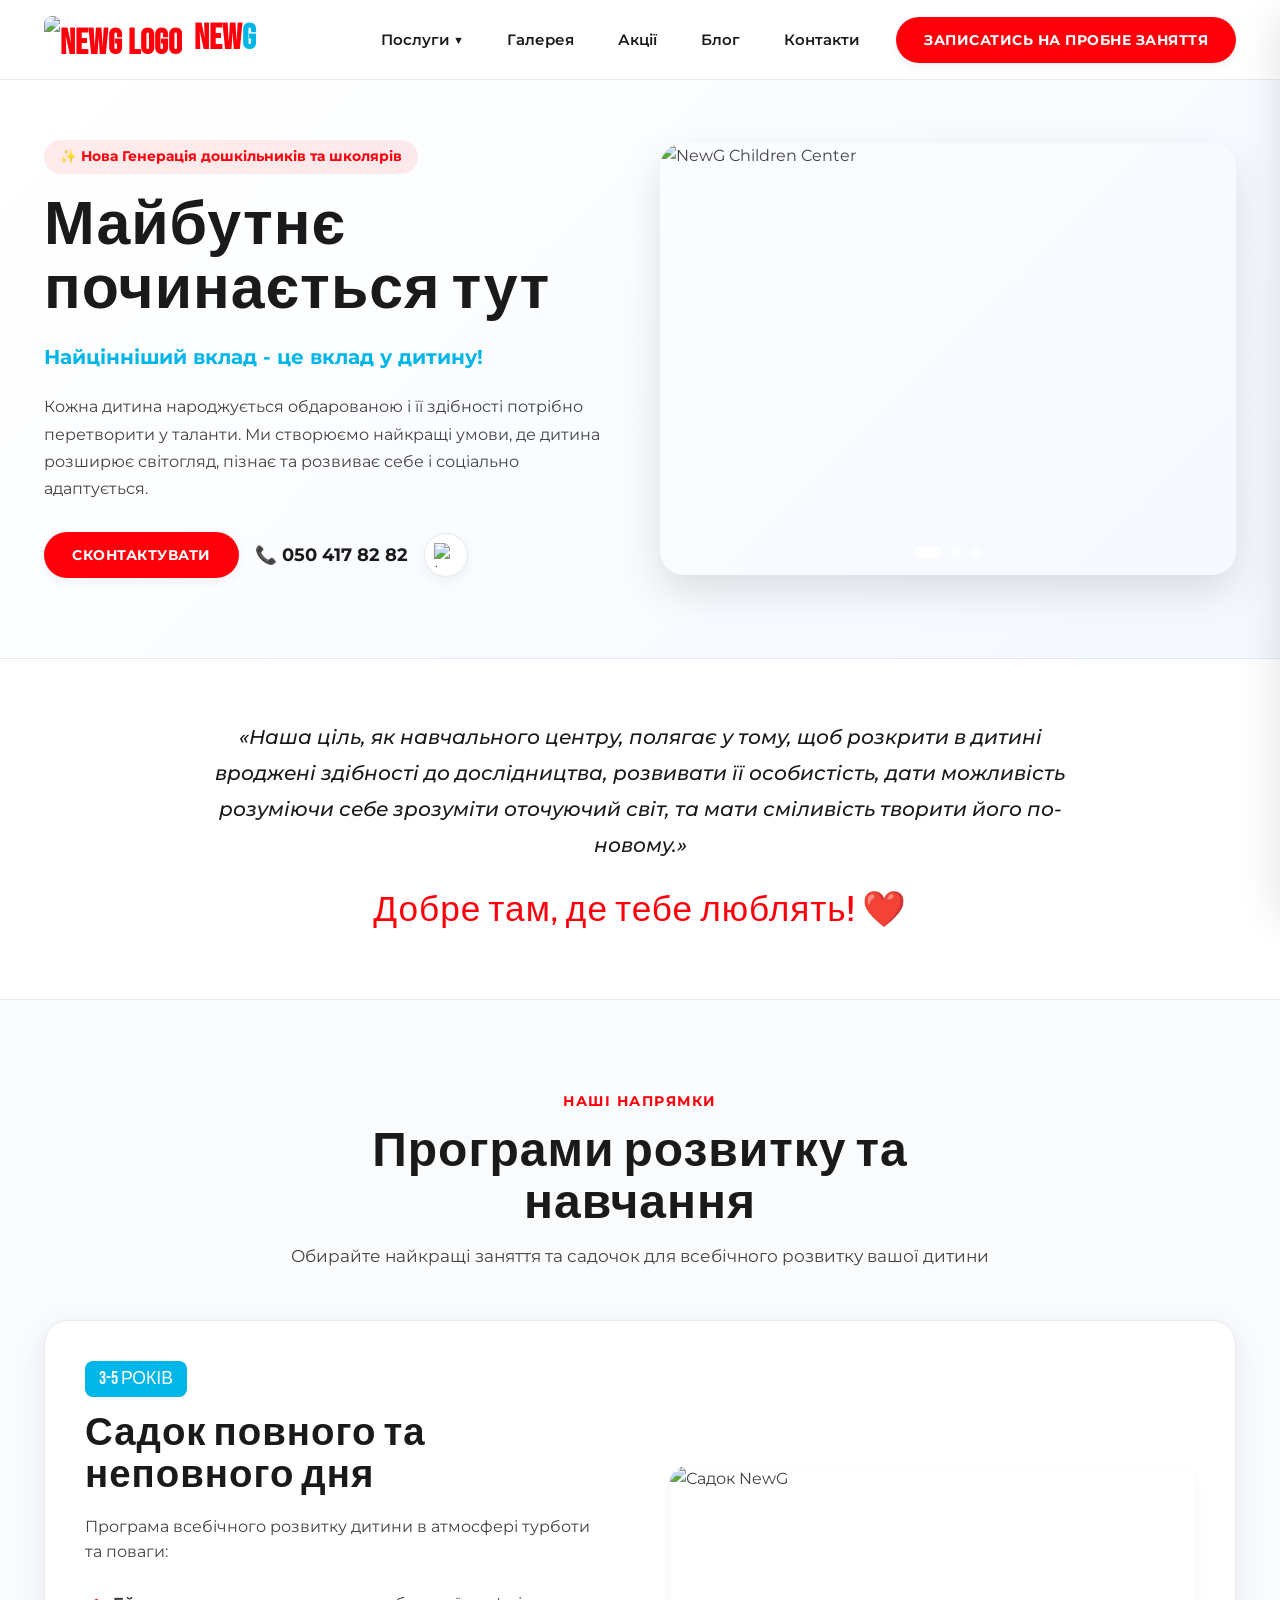
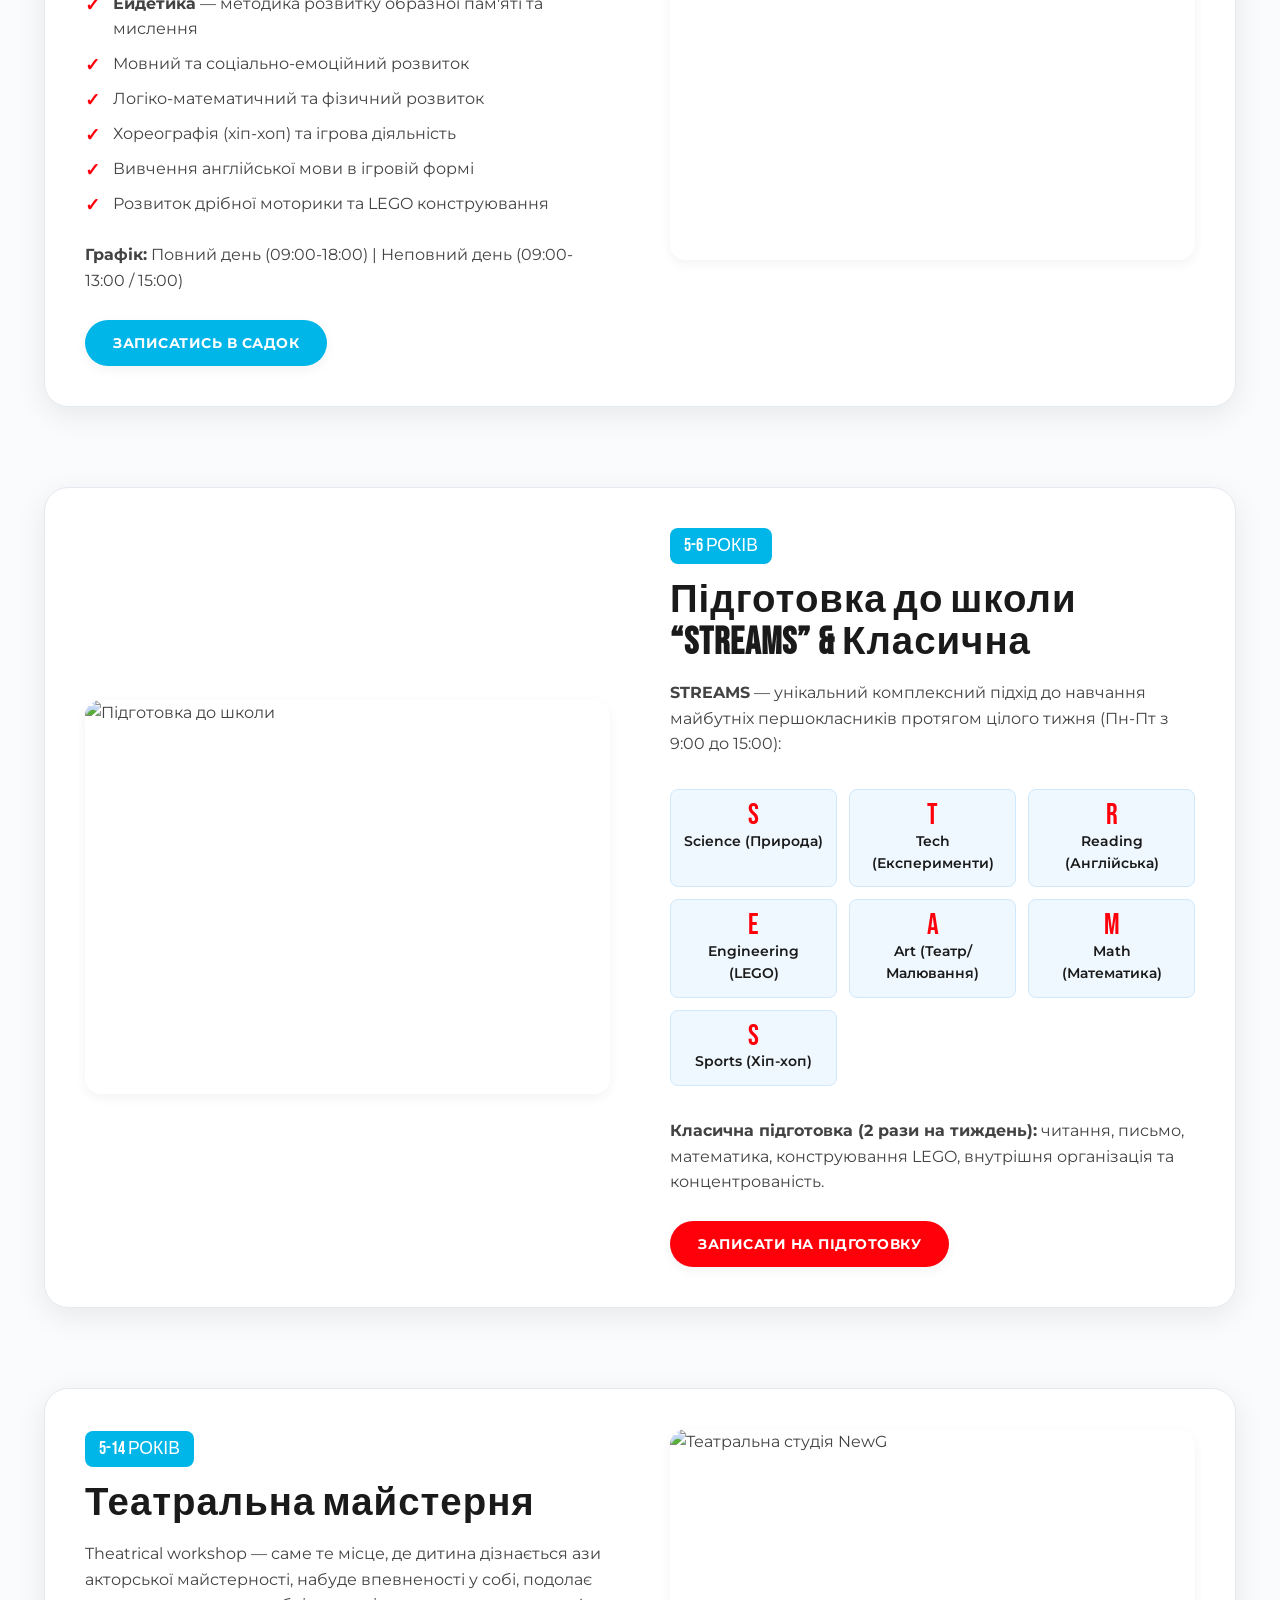
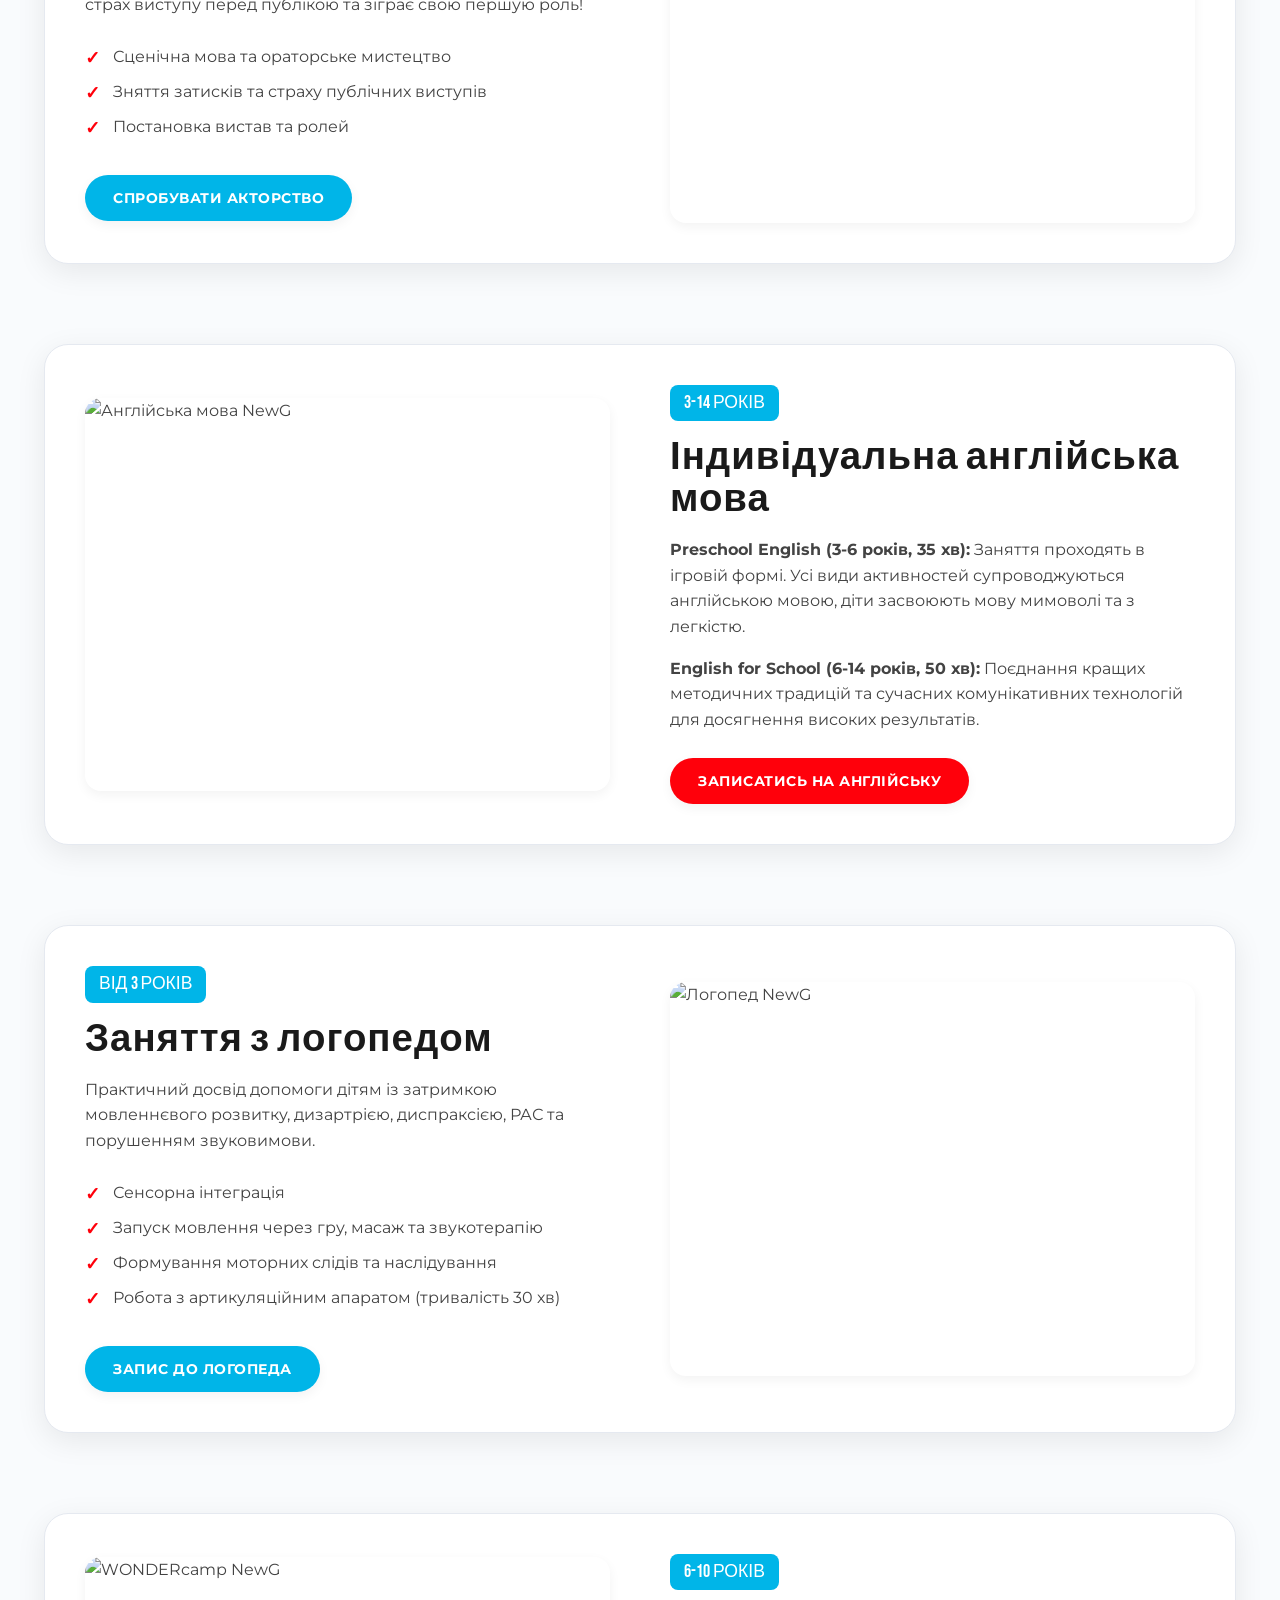
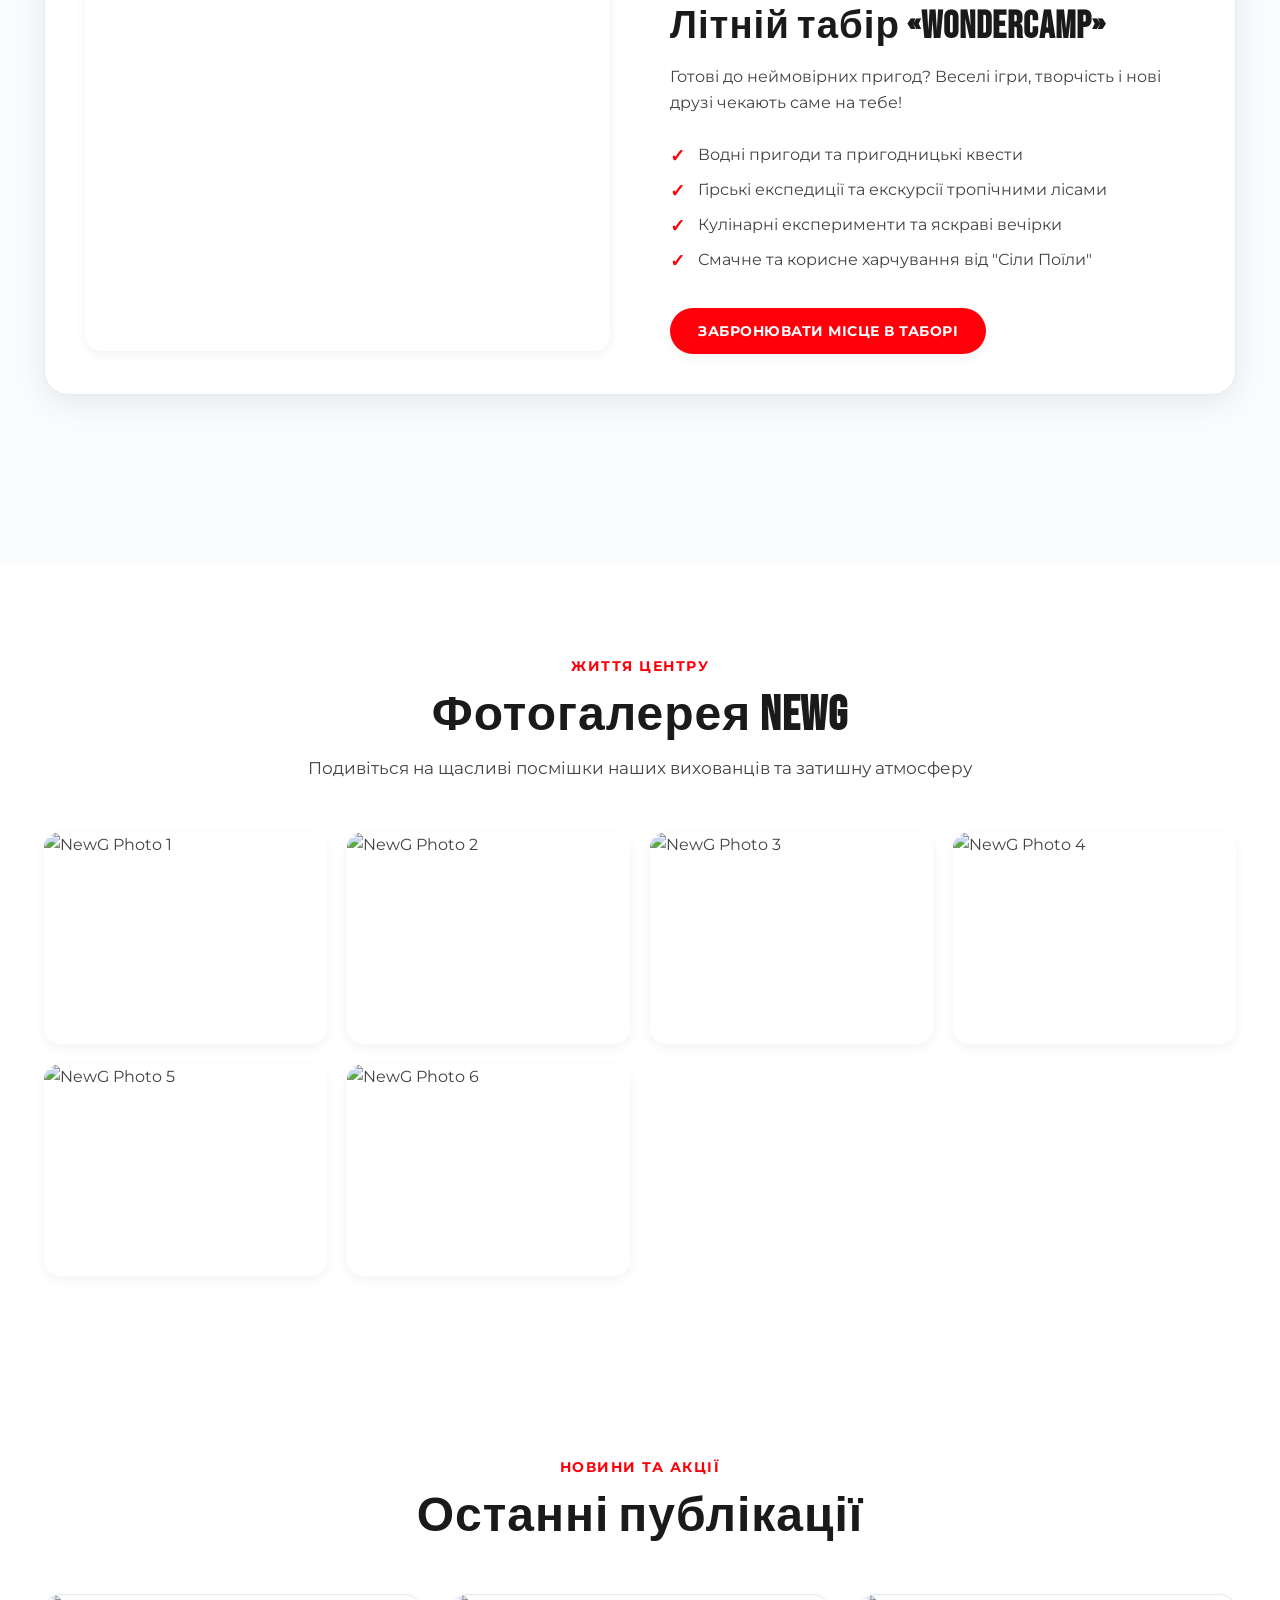
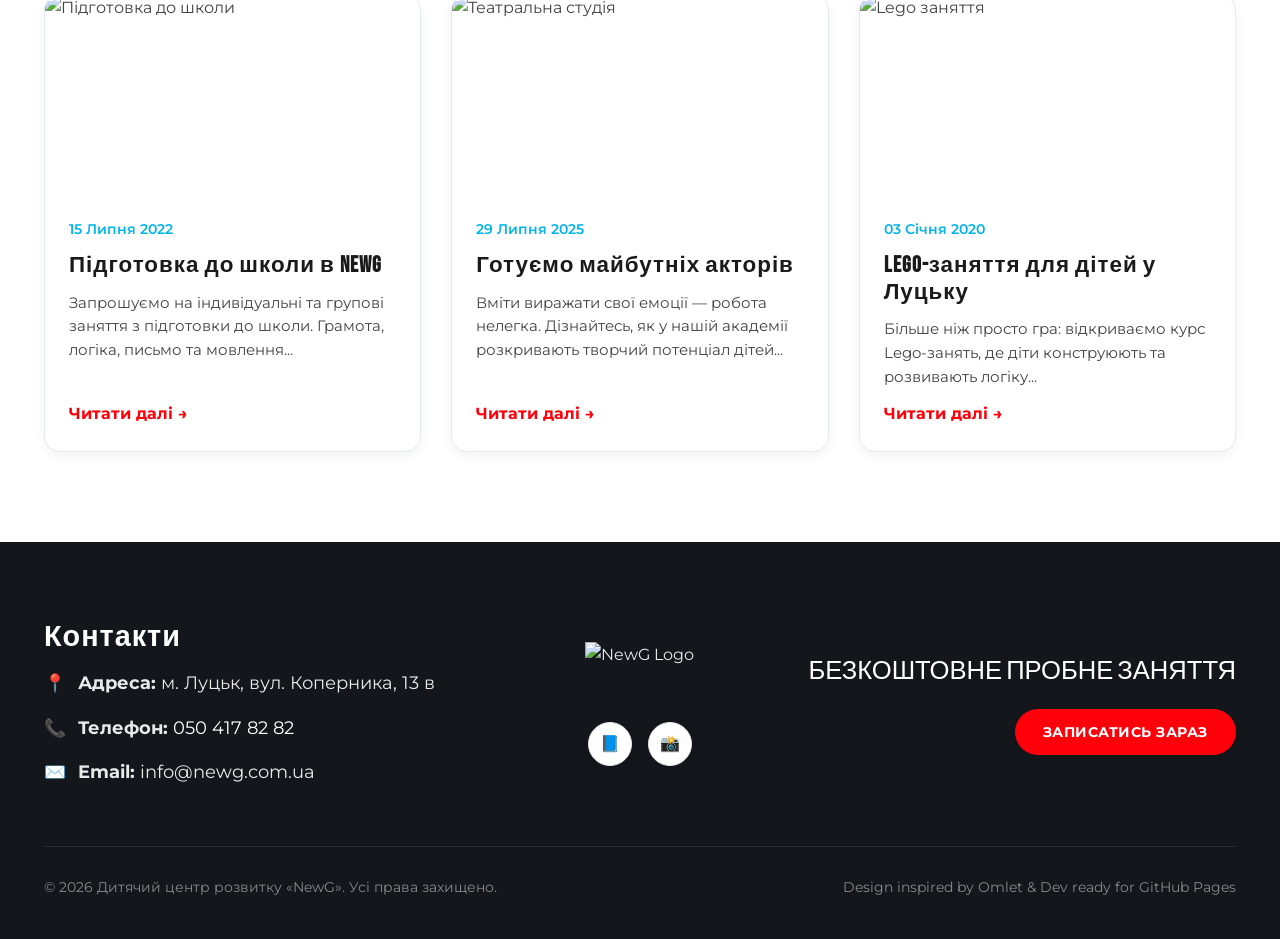
==== index.html @ a783fdd4 "Initial commit for NewG Children Center website" ====
<!DOCTYPE html>
<html lang="uk">
<head>
  <meta charset="UTF-8">
  <meta name="viewport" content="width=device-width, initial-scale=1.0">
  <title>Дитячий центр розвитку «NewG» | м. Луцьк</title>
  <meta name="description" content="Дитячий центр розвитку «NewG» проводить підготовку до школи, пропонує садок повного та неповного дня, театральну майстерню, англійську мову, логопеда та літній табір WONDERcamp у Луцьку.">
  <meta name="keywords" content="центр розвитку Луцьк, підготовка до школи, дитячий садок Луцьк, NewG, логопед Луцьк, табір для дітей">
  <link rel="canonical" href="https://newg.com.ua">
  <link rel="shortcut icon" href="https://newg.com.ua/favicon.ico" type="image/x-icon">
  
  <!-- CSS -->
  <link rel="stylesheet" href="css/style.css">
</head>
<body>

  <!-- Header -->
  <header class="header">
    <div class="container header-container">
      <a href="index.html" class="logo-brand">
        <img src="https://newg.com.ua/img/logo.jpg" alt="NewG Logo">
        <span class="logo-text">New<span>G</span></span>
      </a>

      <nav class="nav-desktop">
        <ul class="nav-list">
          <li class="nav-item">
            <a href="#services" class="nav-link">Послуги ▼</a>
            <ul class="dropdown">
              <li><a href="#minisadok" class="dropdown-link">Садок повного та неповного дня</a></li>
              <li><a href="#scholl" class="dropdown-link">Підготовка до школи “STREAMS”</a></li>
              <li><a href="#scholl" class="dropdown-link">Підготовка до школи (2 рази/тижд)</a></li>
              <li><a href="#theatre" class="dropdown-link">Театральна майстерня</a></li>
              <li><a href="#english" class="dropdown-link">Англійська мова для дітей</a></li>
              <li><a href="#logoped" class="dropdown-link">Логопед</a></li>
              <li><a href="#wondercamp" class="dropdown-link">«WONDERcamp»</a></li>
            </ul>
          </li>
          <li class="nav-item"><a href="#gallery" class="nav-link">Галерея</a></li>
          <li class="nav-item"><a href="promo/index.html" class="nav-link">Акції</a></li>
          <li class="nav-item"><a href="blog/index.html" class="nav-link">Блог</a></li>
          <li class="nav-item"><a href="#contact" class="nav-link">Контакти</a></li>
        </ul>
        <button class="btn btn-primary" data-modal="probeModal">ЗАПИСАТИСЬ НА ПРОБНЕ ЗАНЯТТЯ</button>
      </nav>

      <button class="mobile-toggle" id="mobileToggle" aria-label="Toggle menu">
        <span></span>
        <span></span>
        <span></span>
      </button>
    </div>
  </header>

  <!-- Mobile Drawer -->
  <div class="mobile-nav-overlay" id="mobileOverlay"></div>
  <div class="mobile-drawer" id="mobileDrawer">
    <ul class="mobile-nav-list">
      <li><a href="#minisadok" class="mobile-nav-link">Садок повного та неповного дня</a></li>
      <li><a href="#scholl" class="mobile-nav-link">Підготовка до школи STREAMS</a></li>
      <li><a href="#theatre" class="mobile-nav-link">Театральна майстерня</a></li>
      <li><a href="#english" class="mobile-nav-link">Англійська мова</a></li>
      <li><a href="#logoped" class="mobile-nav-link">Логопед</a></li>
      <li><a href="#wondercamp" class="mobile-nav-link">WONDERcamp</a></li>
      <li><a href="#gallery" class="mobile-nav-link">Галерея</a></li>
      <li><a href="promo/index.html" class="mobile-nav-link">Акції</a></li>
      <li><a href="blog/index.html" class="mobile-nav-link">Блог</a></li>
      <li><a href="#contact" class="mobile-nav-link">Контакти</a></li>
    </ul>
    <button class="btn btn-primary" data-modal="probeModal" style="width: 100%;">ПРОБНЕ ЗАНЯТТЯ</button>
  </div>

  <!-- Hero Section -->
  <section class="hero-section">
    <div class="container hero-grid">
      <div class="hero-content">
        <div class="hero-badge">✨ Нова Генерація дошкільників та школярів</div>
        <h1 class="hero-title">Майбутнє починається тут</h1>
        <div class="hero-subtitle">Найцінніший вклад - це вклад у дитину!</div>
        <p class="hero-desc">
          Кожна дитина народжується обдарованою і її здібності потрібно перетворити у таланти. Ми створюємо найкращі умови, де дитина розширює світогляд, пізнає та розвиває себе і соціально адаптується.
        </p>
        <div class="hero-actions">
          <button class="btn btn-primary" data-modal="callmeModal">СКОНТАКТУВАТИ</button>
          <a href="tel:+380504178282" class="phone-link">
            📞 050 417 82 82
          </a>
          <a href="https://www.instagram.com/newg.lutsk/" target="_blank" class="social-icon-btn" aria-label="Instagram">
            <img src="https://cdn-icons-png.flaticon.com/512/2111/2111463.png" alt="Instagram" width="24" height="24">
          </a>
        </div>
      </div>

      <div class="hero-slider-wrap">
        <div class="hero-slider">
          <div class="hero-slide active">
            <img src="https://newg.com.ua/pages/bh/174741.jpg" alt="NewG Children Center">
          </div>
          <div class="hero-slide">
            <img src="https://newg.com.ua/pages/bh/001153.jpg" alt="NewG Activities">
          </div>
          <div class="hero-slide">
            <img src="https://newg.com.ua/pages/gallery/1/20250730174209.jpg" alt="NewG Classroom">
          </div>
        </div>
        <div class="slider-dots" id="heroSliderDots"></div>
      </div>
    </div>
  </section>

  <!-- Mission Quote Section -->
  <section class="mission-section">
    <div class="container mission-box">
      <p class="mission-quote">
        «Наша ціль, як навчального центру, полягає у тому, щоб розкрити в дитині вроджені здібності до дослідництва, розвивати її особистість, дати можливість розуміючи себе зрозуміти оточуючий світ, та мати сміливість творити його по-новому.»
      </p>
      <div class="mission-highlight">Добре там, де тебе люблять! ❤️</div>
    </div>
  </section>

  <!-- Services Section -->
  <section class="section" id="services">
    <div class="container">
      <div class="section-header">
        <span class="section-tag">Наші Напрямки</span>
        <h2 class="section-title">Програми розвитку та навчання</h2>
        <p class="section-desc">Обирайте найкращі заняття та садочок для всебічного розвитку вашої дитини</p>
      </div>

      <!-- Service 1: Mini Sadok -->
      <div class="service-block" id="minisadok">
        <div class="service-info">
          <span class="service-age-badge">3-5 РОКІВ</span>
          <h3 class="service-title">Садок повного та неповного дня</h3>
          <p>Програма всебічного розвитку дитини в атмосфері турботи та поваги:</p>
          <ul class="service-list">
            <li><strong>Ейдетика</strong> — методика розвитку образної пам'яті та мислення</li>
            <li>Мовний та соціально-емоційний розвиток</li>
            <li>Логіко-математичний та фізичний розвиток</li>
            <li>Хореографія (хіп-хоп) та ігрова діяльність</li>
            <li>Вивчення англійської мови в ігровій формі</li>
            <li>Розвиток дрібної моторики та LEGO конструювання</li>
          </ul>
          <p><strong>Графік:</strong> Повний день (09:00-18:00) | Неповний день (09:00-13:00 / 15:00)</p>
          <button class="btn btn-secondary" data-modal="probeModal" style="margin-top: 10px; width: fit-content;">Записатись в садок</button>
        </div>
        <div class="service-gallery-wrap">
          <img src="https://newg.com.ua/pages/gallery/1/20250730174209.jpg" alt="Садок NewG">
        </div>
      </div>

      <!-- Service 2: School Prep & STREAMS -->
      <div class="service-block reverse" id="scholl">
        <div class="service-info">
          <span class="service-age-badge">5-6 РОКІВ</span>
          <h3 class="service-title">Підготовка до школи “STREAMS” & Класична</h3>
          <p><strong>STREAMS</strong> — унікальний комплексний підхід до навчання майбутніх першокласників протягом цілого тижня (Пн-Пт з 9:00 до 15:00):</p>
          
          <div class="streams-grid">
            <div class="stream-item"><div class="stream-letter">S</div><div class="stream-text">Science (Природа)</div></div>
            <div class="stream-item"><div class="stream-letter">T</div><div class="stream-text">Tech (Експерименти)</div></div>
            <div class="stream-item"><div class="stream-letter">R</div><div class="stream-text">Reading (Англійська)</div></div>
            <div class="stream-item"><div class="stream-letter">E</div><div class="stream-text">Engineering (LEGO)</div></div>
            <div class="stream-item"><div class="stream-letter">A</div><div class="stream-text">Art (Театр/Малювання)</div></div>
            <div class="stream-item"><div class="stream-letter">M</div><div class="stream-text">Math (Математика)</div></div>
            <div class="stream-item"><div class="stream-letter">S</div><div class="stream-text">Sports (Хіп-хоп)</div></div>
          </div>

          <p><strong>Класична підготовка (2 рази на тиждень):</strong> читання, письмо, математика, конструювання LEGO, внутрішня організація та концентрованість.</p>
          <button class="btn btn-primary" data-modal="probeModal" style="margin-top: 10px; width: fit-content;">Записати на підготовку</button>
        </div>
        <div class="service-gallery-wrap">
          <img src="https://newg.com.ua/pages/gallery/3/20210722165243.jpg" alt="Підготовка до школи">
        </div>
      </div>

      <!-- Service 3: Theatre -->
      <div class="service-block" id="theatre">
        <div class="service-info">
          <span class="service-age-badge">5-14 РОКІВ</span>
          <h3 class="service-title">Театральна майстерня</h3>
          <p>Theatrical workshop — саме те місце, де дитина дізнається ази акторської майстерності, набуде впевненості у собі, подолає страх виступу перед публікою та зіграє свою першую роль!</p>
          <ul class="service-list">
            <li>Сценічна мова та ораторське мистецтво</li>
            <li>Зняття затисків та страху публічних виступів</li>
            <li>Постановка вистав та ролей</li>
          </ul>
          <button class="btn btn-secondary" data-modal="probeModal" style="margin-top: 10px; width: fit-content;">Спробувати акторство</button>
        </div>
        <div class="service-gallery-wrap">
          <img src="https://newg.com.ua/pages/gallery/5/20250729214907.jpg" alt="Театральна студія NewG">
        </div>
      </div>

      <!-- Service 4: English -->
      <div class="service-block reverse" id="english">
        <div class="service-info">
          <span class="service-age-badge">3-14 РОКІВ</span>
          <h3 class="service-title">Індивідуальна англійська мова</h3>
          <p><strong>Preschool English (3-6 років, 35 хв):</strong> Заняття проходять в ігровій формі. Усі види активностей супроводжуються англійською мовою, діти засвоюють мову мимоволі та з легкістю.</p>
          <p><strong>English for School (6-14 років, 50 хв):</strong> Поєднання кращих методичних традицій та сучасних комунікативних технологій для досягнення високих результатів.</p>
          <button class="btn btn-primary" data-modal="probeModal" style="margin-top: 10px; width: fit-content;">Записатись на англійську</button>
        </div>
        <div class="service-gallery-wrap">
          <img src="https://newg.com.ua/pages/gallery/2/20190927211152.jpg" alt="Англійська мова NewG">
        </div>
      </div>

      <!-- Service 5: Logoped -->
      <div class="service-block" id="logoped">
        <div class="service-info">
          <span class="service-age-badge">ВІД 3 РОКІВ</span>
          <h3 class="service-title">Заняття з логопедом</h3>
          <p>Практичний досвід допомоги дітям із затримкою мовленнєвого розвитку, дизартрією, диспраксією, РАС та порушенням звуковимови.</p>
          <ul class="service-list">
            <li>Сенсорна інтеграція</li>
            <li>Запуск мовлення через гру, масаж та звукотерапію</li>
            <li>Формування моторних слідів та наслідування</li>
            <li>Робота з артикуляційним апаратом (тривалість 30 хв)</li>
          </ul>
          <button class="btn btn-secondary" data-modal="probeModal" style="margin-top: 10px; width: fit-content;">Запис до логопеда</button>
        </div>
        <div class="service-gallery-wrap">
          <img src="https://newg.com.ua/pages/gallery/10/20200128160616.jpg" alt="Логопед NewG">
        </div>
      </div>

      <!-- Service 6: Wondercamp -->
      <div class="service-block reverse" id="wondercamp">
        <div class="service-info">
          <span class="service-age-badge">6-10 РОКІВ</span>
          <h3 class="service-title">Літній табір «WONDERcamp»</h3>
          <p>Готові до неймовірних пригод? Веселі ігри, творчість і нові друзі чекають саме на тебе!</p>
          <ul class="service-list">
            <li>Водні пригоди та пригодницькі квести</li>
            <li>Гірські експедиції та екскурсії тропічними лісами</li>
            <li>Кулінарні експерименти та яскраві вечірки</li>
            <li>Смачне та корисне харчування від "Сіли Поїли"</li>
          </ul>
          <button class="btn btn-primary" data-modal="probeModal" style="margin-top: 10px; width: fit-content;">Забронювати місце в таборі</button>
        </div>
        <div class="service-gallery-wrap">
          <img src="https://newg.com.ua/pages/gallery/11/20250730173632.jpg" alt="WONDERcamp NewG">
        </div>
      </div>

    </div>
  </section>

  <!-- Photo Gallery Section -->
  <section class="gallery-section" id="gallery">
    <div class="container">
      <div class="section-header">
        <span class="section-tag">Життя центру</span>
        <h2 class="section-title">Фотогалерея NewG</h2>
        <p class="section-desc">Подивіться на щасливі посмішки наших вихованців та затишну атмосферу</p>
      </div>

      <div class="gallery-grid">
        <div class="gallery-item">
          <img src="https://newg.com.ua/pages/gallery/th/20250730181020.jpg" alt="NewG Photo 1">
          <div class="gallery-overlay">Творчий процес</div>
        </div>
        <div class="gallery-item">
          <img src="https://newg.com.ua/pages/gallery/th/20220817194120.jpg" alt="NewG Photo 2">
          <div class="gallery-overlay">Наші вихованці</div>
        </div>
        <div class="gallery-item">
          <img src="https://newg.com.ua/pages/gallery/th/20220817194104.jpg" alt="NewG Photo 3">
          <div class="gallery-overlay">Веселі ігри</div>
        </div>
        <div class="gallery-item">
          <img src="https://newg.com.ua/pages/gallery/th/20220817194033.jpg" alt="NewG Photo 4">
          <div class="gallery-overlay">Розвиток моторики</div>
        </div>
        <div class="gallery-item">
          <img src="https://newg.com.ua/pages/gallery/th/20210722164829.jpg" alt="NewG Photo 5">
          <div class="gallery-overlay">LEGO конструювання</div>
        </div>
        <div class="gallery-item">
          <img src="https://newg.com.ua/pages/gallery/th/20200803160537.jpg" alt="NewG Photo 6">
          <div class="gallery-overlay">Свята та вистави</div>
        </div>
      </div>
    </div>
  </section>

  <!-- News & Promo Preview Cards -->
  <section class="section" style="background: #ffffff;">
    <div class="container">
      <div class="section-header">
        <span class="section-tag">Новини та Акції</span>
        <h2 class="section-title">Останні публікації</h2>
      </div>

      <div class="cards-grid">
        <article class="article-card">
          <div class="article-thumb">
            <img src="https://newg.com.ua/pages/blog/th/32.jpg" alt="Підготовка до школи">
          </div>
          <div class="article-body">
            <span class="article-date">15 Липня 2022</span>
            <h3 class="article-title">Підготовка до школи в NewG</h3>
            <p class="article-snippet">Запрошуємо на індивідуальні та групові заняття з підготовки до школи. Грамота, логіка, письмо та мовлення...</p>
            <a href="promo/index.html" style="color: var(--primary-red); font-weight: 700; margin-top: auto;">Читати далі →</a>
          </div>
        </article>

        <article class="article-card">
          <div class="article-thumb">
            <img src="https://newg.com.ua/pages/blog/th/29.jpg" alt="Театральна студія">
          </div>
          <div class="article-body">
            <span class="article-date">29 Липня 2025</span>
            <h3 class="article-title">Готуємо майбутніх акторів</h3>
            <p class="article-snippet">Вміти виражати свої емоції — робота нелегка. Дізнайтесь, як у нашій академії розкривають творчий потенціал дітей...</p>
            <a href="blog/index.html" style="color: var(--primary-red); font-weight: 700; margin-top: auto;">Читати далі →</a>
          </div>
        </article>

        <article class="article-card">
          <div class="article-thumb">
            <img src="https://newg.com.ua/pages/blog/th/24.jpg" alt="Lego заняття">
          </div>
          <div class="article-body">
            <span class="article-date">03 Січня 2020</span>
            <h3 class="article-title">Lego-заняття для дітей у Луцьку</h3>
            <p class="article-snippet">Більше ніж просто гра: відкриваємо курс Lego-занять, де діти конструюють та розвивають логіку...</p>
            <a href="blog/index.html" style="color: var(--primary-red); font-weight: 700; margin-top: auto;">Читати далі →</a>
          </div>
        </article>
      </div>
    </div>
  </section>

  <!-- Footer / Contact Section -->
  <footer class="footer" id="contact">
    <div class="container">
      <div class="footer-grid">
        <div class="footer-info">
          <h4>Контакти</h4>
          <div class="footer-contact-item">
            📍 <span><strong>Адреса:</strong> м. Луцьк, вул. Коперника, 13 в</span>
          </div>
          <div class="footer-contact-item">
            📞 <span><strong>Телефон:</strong> <a href="tel:+380504178282">050 417 82 82</a></span>
          </div>
          <div class="footer-contact-item">
            ✉️ <span><strong>Email:</strong> info@newg.com.ua</span>
          </div>
        </div>

        <div class="footer-brand">
          <a href="index.html" class="footer-logo">
            <img src="https://newg.com.ua/img/logo.jpg" alt="NewG Logo">
          </a>
          <div class="footer-socials">
            <a href="https://www.facebook.com/NewG.Lutsk" target="_blank" class="social-icon-btn" aria-label="Facebook">
              📘
            </a>
            <a href="https://www.instagram.com/newg.lutsk/" target="_blank" class="social-icon-btn" aria-label="Instagram">
              📸
            </a>
          </div>
        </div>

        <div class="footer-cta">
          <span style="font-family: var(--font-heading); font-size: 1.6rem; color: #ffffff;">БЕЗКОШТОВНЕ ПРОБНЕ ЗАНЯТТЯ</span>
          <button class="btn btn-primary" data-modal="probeModal">ЗАПИСАТИСЬ ЗАРАЗ</button>
        </div>
      </div>

      <div class="footer-bottom">
        <p>© 2026 Дитячий центр розвитку «NewG». Усі права захищено.</p>
        <p>Design inspired by Omlet & Dev ready for GitHub Pages</p>
      </div>
    </div>
  </footer>

  <!-- Modal: Probe (Free Trial Lesson) -->
  <div class="modal-backdrop" id="probeModal">
    <div class="modal-card">
      <button class="modal-close-btn" aria-label="Close modal">&times;</button>
      <h3 class="modal-title">Безкоштовне пробне заняття</h3>
      <p class="modal-subtitle">Заповніть форму, і ми зателефонуємо вам для узгодження зручного часу!</p>
      <form>
        <div class="form-group">
          <label class="form-label" for="probeName">Ваше ім'я</label>
          <input type="text" id="probeName" class="form-input" placeholder="Олена" required minlength="2">
        </div>
        <div class="form-group">
          <label class="form-label" for="probePhone">Номер телефону</label>
          <input type="tel" id="probePhone" class="form-input" placeholder="+38 050 000 00 00" required minlength="10">
        </div>
        <button type="submit" class="btn btn-primary" style="width: 100%; margin-top: 10px;">ЗАПИСАТИСЬ</button>
      </form>
    </div>
  </div>

  <!-- Modal: Call Me -->
  <div class="modal-backdrop" id="callmeModal">
    <div class="modal-card">
      <button class="modal-close-btn" aria-label="Close modal">&times;</button>
      <h3 class="modal-title">Зателефонуйте мені!</h3>
      <p class="modal-subtitle">Залиште ваш номер, і наш адміністратор зв'яжеться з вами протягом 15 хвилин.</p>
      <form>
        <div class="form-group">
          <label class="form-label" for="callName">Ваше ім'я</label>
          <input type="text" id="callName" class="form-input" placeholder="Олександр" required minlength="2">
        </div>
        <div class="form-group">
          <label class="form-label" for="callPhone">Номер телефону</label>
          <input type="tel" id="callPhone" class="form-input" placeholder="+38 050 000 00 00" required minlength="10">
        </div>
        <button type="submit" class="btn btn-secondary" style="width: 100%; margin-top: 10px;">ВІДПРАВИТИ</button>
      </form>
    </div>
  </div>

  <!-- Back to Top Button -->
  <button class="back-to-top" id="backToTop" aria-label="Back to top">↑</button>

  <!-- JS Scripts -->
  <script src="js/app.js"></script>
</body>
</html>
---- css/style.css ----
@import url('https://fonts.googleapis.com/css2?family=Bebas+Neue&family=Montserrat:wght@300;400;500;600;700;800&display=swap');

:root {
  --primary-red: #ff000b;
  --primary-red-hover: #d40009;
  --secondary-cyan: #00b5e8;
  --secondary-cyan-hover: #0093be;
  --dark-text: #1a1a1a;
  --body-text: #434343;
  --bg-light: #f9fbfd;
  --bg-card: #ffffff;
  --border-color: #e5e9f0;
  --shadow-sm: 0 4px 12px rgba(0, 0, 0, 0.05);
  --shadow-md: 0 8px 30px rgba(0, 0, 0, 0.08);
  --shadow-lg: 0 16px 40px rgba(0, 0, 0, 0.12);
  --radius-sm: 8px;
  --radius-md: 16px;
  --radius-lg: 24px;
  --transition-fast: 0.2s cubic-bezier(0.4, 0, 0.2, 1);
  --transition-normal: 0.35s cubic-bezier(0.4, 0, 0.2, 1);
  --font-heading: 'Bebas Neue', cursive, sans-serif;
  --font-body: 'Montserrat', sans-serif;
}

/* Reset & Global */
*, *::before, *::after {
  box-sizing: border-box;
  margin: 0;
  padding: 0;
}

html {
  scroll-behavior: smooth;
  font-size: 16px;
}

body {
  font-family: var(--font-body);
  color: var(--body-text);
  background-color: var(--bg-light);
  line-height: 1.6;
  overflow-x: hidden;
  padding-top: 80px;
}

::selection {
  background-color: var(--primary-red);
  color: #fff;
}

/* Typography */
h1, h2, h3, h4, h5, h6 {
  color: var(--dark-text);
  font-family: var(--font-heading);
  letter-spacing: 1px;
  line-height: 1.1;
}

a {
  color: inherit;
  text-decoration: none;
  transition: var(--transition-fast);
}

img {
  max-width: 100%;
  height: auto;
  display: block;
}

.container {
  max-width: 1240px;
  margin: 0 auto;
  padding: 0 24px;
}

.container-wide {
  max-width: 1360px;
  margin: 0 auto;
  padding: 0 24px;
}

/* Buttons */
.btn {
  display: inline-flex;
  align-items: center;
  justify-content: center;
  gap: 10px;
  padding: 14px 28px;
  font-family: var(--font-body);
  font-weight: 700;
  font-size: 0.9rem;
  text-transform: uppercase;
  letter-spacing: 0.5px;
  border-radius: 50px;
  border: none;
  cursor: pointer;
  transition: var(--transition-normal);
  box-shadow: var(--shadow-sm);
}

.btn-primary {
  background-color: var(--primary-red);
  color: #ffffff;
}

.btn-primary:hover {
  background-color: var(--secondary-cyan);
  transform: translateY(-2px);
  box-shadow: 0 8px 20px rgba(0, 181, 232, 0.3);
}

.btn-secondary {
  background-color: var(--secondary-cyan);
  color: #ffffff;
}

.btn-secondary:hover {
  background-color: var(--primary-red);
  transform: translateY(-2px);
  box-shadow: 0 8px 20px rgba(255, 0, 11, 0.3);
}

.btn-outline {
  background: transparent;
  border: 2px solid var(--primary-red);
  color: var(--primary-red);
}

.btn-outline:hover {
  background: var(--primary-red);
  color: #ffffff;
  transform: translateY(-2px);
}

/* Header & Navigation */
.header {
  position: fixed;
  top: 0;
  left: 0;
  right: 0;
  height: 80px;
  background: rgba(255, 255, 255, 0.95);
  backdrop-filter: blur(12px);
  -webkit-backdrop-filter: blur(12px);
  border-bottom: 1px solid rgba(0, 0, 0, 0.08);
  z-index: 1000;
  transition: var(--transition-normal);
}

.header-container {
  display: flex;
  align-items: center;
  justify-content: space-between;
  height: 100%;
}

.logo-brand {
  display: flex;
  align-items: center;
  gap: 12px;
  font-family: var(--font-heading);
  font-size: 2.2rem;
  font-weight: 700;
  color: var(--primary-red);
}

.logo-brand img {
  height: 48px;
  width: auto;
  border-radius: var(--radius-sm);
}

.logo-text span {
  color: var(--secondary-cyan);
}

.nav-desktop {
  display: flex;
  align-items: center;
  gap: 24px;
}

.nav-list {
  display: flex;
  align-items: center;
  list-style: none;
  gap: 20px;
}

.nav-item {
  position: relative;
}

.nav-link {
  font-weight: 600;
  font-size: 0.92rem;
  color: var(--dark-text);
  padding: 8px 12px;
  border-radius: var(--radius-sm);
}

.nav-link:hover {
  color: var(--primary-red);
}

/* Dropdown Menu */
.dropdown {
  position: absolute;
  top: 100%;
  left: 0;
  min-width: 260px;
  background: #ffffff;
  border-radius: var(--radius-md);
  box-shadow: var(--shadow-lg);
  padding: 12px 0;
  opacity: 0;
  visibility: hidden;
  transform: translateY(10px);
  transition: var(--transition-normal);
  list-style: none;
  z-index: 1001;
  border: 1px solid rgba(0, 0, 0, 0.05);
}

.nav-item:hover .dropdown {
  opacity: 1;
  visibility: visible;
  transform: translateY(0);
}

.dropdown-link {
  display: block;
  padding: 10px 20px;
  font-size: 0.9rem;
  font-weight: 500;
  color: var(--body-text);
}

.dropdown-link:hover {
  background: #f0f8ff;
  color: var(--secondary-cyan);
  padding-left: 24px;
}

/* Mobile Nav Toggle */
.mobile-toggle {
  display: none;
  background: none;
  border: none;
  cursor: pointer;
  width: 40px;
  height: 40px;
  position: relative;
  z-index: 1002;
}

.mobile-toggle span {
  display: block;
  width: 26px;
  height: 3px;
  background: var(--dark-text);
  margin: 5px auto;
  border-radius: 2px;
  transition: var(--transition-normal);
}

/* Mobile Nav Drawer */
.mobile-nav-overlay {
  position: fixed;
  inset: 0;
  background: rgba(0, 0, 0, 0.5);
  backdrop-filter: blur(4px);
  opacity: 0;
  visibility: hidden;
  transition: var(--transition-normal);
  z-index: 1000;
}

.mobile-nav-overlay.active {
  opacity: 1;
  visibility: visible;
}

.mobile-drawer {
  position: fixed;
  top: 0;
  right: -320px;
  width: 320px;
  height: 100vh;
  background: #ffffff;
  box-shadow: var(--shadow-lg);
  padding: 80px 24px 30px;
  transition: var(--transition-normal);
  z-index: 1001;
  display: flex;
  flex-direction: column;
  justify-content: space-between;
}

.mobile-drawer.active {
  right: 0;
}

.mobile-nav-list {
  list-style: none;
  display: flex;
  flex-direction: column;
  gap: 16px;
}

.mobile-nav-link {
  font-size: 1.1rem;
  font-weight: 600;
  color: var(--dark-text);
}

/* Hero Section */
.hero-section {
  padding: 60px 0 80px;
  background: linear-gradient(135deg, #ffffff 0%, #f4f9ff 100%);
  position: relative;
  overflow: hidden;
}

.hero-grid {
  display: grid;
  grid-template-columns: 1fr 1fr;
  gap: 40px;
  align-items: center;
}

.hero-content {
  display: flex;
  flex-direction: column;
  gap: 20px;
}

.hero-badge {
  display: inline-flex;
  align-items: center;
  gap: 8px;
  padding: 6px 16px;
  background: rgba(255, 0, 11, 0.08);
  color: var(--primary-red);
  border-radius: 50px;
  font-weight: 700;
  font-size: 0.85rem;
  width: fit-content;
}

.hero-title {
  font-size: 3.8rem;
  color: var(--dark-text);
  line-height: 1.05;
}

.hero-subtitle {
  font-size: 1.25rem;
  font-weight: 700;
  color: var(--secondary-cyan);
}

.hero-desc {
  font-size: 1rem;
  color: var(--body-text);
  line-height: 1.7;
}

.hero-actions {
  display: flex;
  align-items: center;
  gap: 16px;
  flex-wrap: wrap;
  margin-top: 10px;
}

.phone-link {
  display: inline-flex;
  align-items: center;
  gap: 8px;
  font-size: 1.1rem;
  font-weight: 700;
  color: var(--dark-text);
}

.phone-link:hover {
  color: var(--primary-red);
}

.social-icon-btn {
  display: inline-flex;
  align-items: center;
  justify-content: center;
  width: 44px;
  height: 44px;
  border-radius: 50%;
  background: #ffffff;
  box-shadow: var(--shadow-sm);
  border: 1px solid var(--border-color);
  transition: var(--transition-fast);
}

.social-icon-btn:hover {
  transform: translateY(-2px);
  box-shadow: var(--shadow-md);
}

.hero-slider-wrap {
  position: relative;
  border-radius: var(--radius-lg);
  overflow: hidden;
  box-shadow: var(--shadow-lg);
}

.hero-slider {
  position: relative;
  width: 100%;
  aspect-ratio: 4/3;
}

.hero-slide {
  position: absolute;
  inset: 0;
  opacity: 0;
  transition: opacity 0.8s ease;
}

.hero-slide.active {
  opacity: 1;
}

.hero-slide img {
  width: 100%;
  height: 100%;
  object-fit: cover;
}

/* Slider Controls */
.slider-dots {
  position: absolute;
  bottom: 16px;
  left: 50%;
  transform: translateX(-50%);
  display: flex;
  gap: 8px;
  z-index: 10;
}

.slider-dot {
  width: 12px;
  height: 12px;
  border-radius: 50%;
  background: rgba(255, 255, 255, 0.5);
  border: none;
  cursor: pointer;
  transition: var(--transition-fast);
}

.slider-dot.active {
  background: #ffffff;
  width: 28px;
  border-radius: 12px;
}

/* Mission Quote Section */
.mission-section {
  padding: 60px 0;
  background: #ffffff;
  text-align: center;
  border-top: 1px solid var(--border-color);
  border-bottom: 1px solid var(--border-color);
}

.mission-box {
  max-width: 900px;
  margin: 0 auto;
  display: flex;
  flex-direction: column;
  align-items: center;
  gap: 20px;
}

.mission-quote {
  font-size: 1.25rem;
  font-weight: 500;
  line-height: 1.8;
  color: var(--dark-text);
  font-style: italic;
}

.mission-highlight {
  font-family: var(--font-heading);
  font-size: 2.2rem;
  color: var(--primary-red);
  letter-spacing: 1px;
}

/* Section Common */
.section {
  padding: 90px 0;
}

.section-header {
  text-align: center;
  max-width: 700px;
  margin: 0 auto 50px;
  display: flex;
  flex-direction: column;
  gap: 12px;
}

.section-tag {
  font-weight: 700;
  font-size: 0.9rem;
  color: var(--primary-red);
  text-transform: uppercase;
  letter-spacing: 1.5px;
}

.section-title {
  font-size: 3rem;
  color: var(--dark-text);
}

.section-desc {
  font-size: 1.05rem;
  color: var(--body-text);
}

/* Service Card Block Layout */
.service-block {
  display: grid;
  grid-template-columns: 1fr 1fr;
  gap: 60px;
  align-items: center;
  margin-bottom: 80px;
  background: #ffffff;
  padding: 40px;
  border-radius: var(--radius-lg);
  box-shadow: var(--shadow-md);
  border: 1px solid var(--border-color);
  transition: var(--transition-normal);
}

.service-block:hover {
  box-shadow: var(--shadow-lg);
  transform: translateY(-4px);
}

.service-block.reverse {
  grid-template-columns: 1fr 1fr;
}

.service-block.reverse .service-info {
  order: 2;
}

.service-block.reverse .service-gallery-wrap {
  order: 1;
}

.service-info {
  display: flex;
  flex-direction: column;
  gap: 16px;
}

.service-age-badge {
  display: inline-flex;
  padding: 4px 14px;
  background: var(--secondary-cyan);
  color: #ffffff;
  font-family: var(--font-heading);
  font-size: 1.1rem;
  border-radius: var(--radius-sm);
  width: fit-content;
}

.service-title {
  font-size: 2.4rem;
  color: var(--dark-text);
}

.service-list {
  list-style: none;
  display: flex;
  flex-direction: column;
  gap: 10px;
  margin: 10px 0;
}

.service-list li {
  position: relative;
  padding-left: 28px;
  font-size: 0.98rem;
}

.service-list li::before {
  content: "✓";
  position: absolute;
  left: 0;
  top: 0;
  color: var(--primary-red);
  font-weight: 800;
  font-size: 1.1rem;
}

.service-gallery-wrap {
  position: relative;
  border-radius: var(--radius-md);
  overflow: hidden;
  aspect-ratio: 4/3;
  box-shadow: var(--shadow-sm);
}

.service-gallery-wrap img {
  width: 100%;
  height: 100%;
  object-fit: cover;
}

/* STREAMS Grid */
.streams-grid {
  display: grid;
  grid-template-columns: repeat(auto-fit, minmax(130px, 1fr));
  gap: 12px;
  margin: 16px 0;
}

.stream-item {
  background: #f0f8ff;
  border: 1px solid #d0e8fc;
  padding: 12px;
  border-radius: var(--radius-sm);
  text-align: center;
}

.stream-letter {
  font-family: var(--font-heading);
  font-size: 1.8rem;
  color: var(--primary-red);
  line-height: 1;
}

.stream-text {
  font-size: 0.85rem;
  font-weight: 600;
  color: var(--dark-text);
}

/* Photo Gallery Section */
.gallery-section {
  background: #ffffff;
  padding: 90px 0;
}

.gallery-grid {
  display: grid;
  grid-template-columns: repeat(auto-fill, minmax(280px, 1fr));
  gap: 20px;
}

.gallery-item {
  position: relative;
  border-radius: var(--radius-md);
  overflow: hidden;
  aspect-ratio: 4/3;
  box-shadow: var(--shadow-sm);
  cursor: pointer;
}

.gallery-item img {
  width: 100%;
  height: 100%;
  object-fit: cover;
  transition: transform 0.5s ease;
}

.gallery-item:hover img {
  transform: scale(1.08);
}

.gallery-overlay {
  position: absolute;
  inset: 0;
  background: linear-gradient(to top, rgba(0, 0, 0, 0.6) 0%, transparent 60%);
  opacity: 0;
  transition: var(--transition-fast);
  display: flex;
  align-items: flex-end;
  padding: 20px;
  color: #ffffff;
  font-weight: 600;
}

.gallery-item:hover .gallery-overlay {
  opacity: 1;
}

/* Promo & Blog Cards Grid */
.cards-grid {
  display: grid;
  grid-template-columns: repeat(auto-fit, minmax(320px, 1fr));
  gap: 30px;
}

.article-card {
  background: #ffffff;
  border-radius: var(--radius-md);
  overflow: hidden;
  box-shadow: var(--shadow-sm);
  border: 1px solid var(--border-color);
  transition: var(--transition-normal);
  display: flex;
  flex-direction: column;
}

.article-card:hover {
  transform: translateY(-6px);
  box-shadow: var(--shadow-md);
}

.article-thumb {
  height: 200px;
  overflow: hidden;
}

.article-thumb img {
  width: 100%;
  height: 100%;
  object-fit: cover;
  transition: transform 0.5s ease;
}

.article-card:hover .article-thumb img {
  transform: scale(1.06);
}

.article-body {
  padding: 24px;
  display: flex;
  flex-direction: column;
  gap: 12px;
  flex-grow: 1;
}

.article-date {
  font-size: 0.85rem;
  color: var(--secondary-cyan);
  font-weight: 600;
}

.article-title {
  font-size: 1.4rem;
  color: var(--dark-text);
  line-height: 1.2;
}

.article-snippet {
  font-size: 0.92rem;
  color: var(--body-text);
}

/* Contact Footer Section */
.footer {
  background: #13171c;
  color: #e9e9ea;
  padding: 80px 0 40px;
}

.footer-grid {
  display: grid;
  grid-template-columns: 2fr 1fr 2fr;
  gap: 50px;
  align-items: center;
  padding-bottom: 60px;
  border-bottom: 1px solid rgba(255, 255, 255, 0.1);
}

.footer-info {
  display: flex;
  flex-direction: column;
  gap: 16px;
}

.footer-info h4 {
  color: #ffffff;
  font-size: 1.8rem;
}

.footer-contact-item {
  display: flex;
  align-items: center;
  gap: 12px;
  font-size: 1.1rem;
}

.footer-contact-item a {
  color: #ffffff;
}

.footer-contact-item a:hover {
  color: var(--primary-red);
}

.footer-brand {
  text-align: center;
  display: flex;
  flex-direction: column;
  align-items: center;
  gap: 20px;
}

.footer-logo img {
  height: 60px;
}

.footer-socials {
  display: flex;
  gap: 16px;
}

.footer-cta {
  display: flex;
  flex-direction: column;
  align-items: flex-end;
  gap: 16px;
  text-align: right;
}

.footer-bottom {
  padding-top: 30px;
  display: flex;
  justify-content: space-between;
  align-items: center;
  font-size: 0.85rem;
  color: #888888;
}

/* Modals */
.modal-backdrop {
  position: fixed;
  inset: 0;
  background: rgba(0, 0, 0, 0.65);
  backdrop-filter: blur(6px);
  display: flex;
  align-items: center;
  justify-content: center;
  opacity: 0;
  visibility: hidden;
  transition: var(--transition-normal);
  z-index: 2000;
  padding: 20px;
}

.modal-backdrop.active {
  opacity: 1;
  visibility: visible;
}

.modal-card {
  background: #ffffff;
  width: 100%;
  max-width: 480px;
  border-radius: var(--radius-lg);
  padding: 40px;
  box-shadow: var(--shadow-lg);
  position: relative;
  transform: scale(0.9);
  transition: var(--transition-normal);
}

.modal-backdrop.active .modal-card {
  transform: scale(1);
}

.modal-close-btn {
  position: absolute;
  top: 20px;
  right: 20px;
  background: none;
  border: none;
  font-size: 1.8rem;
  line-height: 1;
  color: #888888;
  cursor: pointer;
  transition: var(--transition-fast);
}

.modal-close-btn:hover {
  color: var(--primary-red);
}

.modal-title {
  font-size: 2.2rem;
  color: var(--dark-text);
  margin-bottom: 8px;
}

.modal-subtitle {
  font-size: 0.95rem;
  color: var(--body-text);
  margin-bottom: 24px;
}

.form-group {
  margin-bottom: 20px;
  display: flex;
  flex-direction: column;
  gap: 6px;
}

.form-label {
  font-size: 0.85rem;
  font-weight: 700;
  color: var(--dark-text);
}

.form-input {
  width: 100%;
  padding: 14px 18px;
  border: 1px solid var(--border-color);
  border-radius: var(--radius-sm);
  font-family: var(--font-body);
  font-size: 1rem;
  outline: none;
  transition: var(--transition-fast);
}

.form-input:focus {
  border-color: var(--primary-red);
  box-shadow: 0 0 0 3px rgba(255, 0, 11, 0.15);
}

/* Toast Notifications */
.toast-container {
  position: fixed;
  bottom: 30px;
  right: 30px;
  z-index: 3000;
  display: flex;
  flex-direction: column;
  gap: 10px;
}

.toast {
  background: #ffffff;
  color: var(--dark-text);
  padding: 16px 24px;
  border-radius: var(--radius-md);
  box-shadow: var(--shadow-lg);
  border-left: 5px solid var(--primary-red);
  font-weight: 600;
  font-size: 0.95rem;
  animation: slideInRight 0.4s ease forwards;
}

@keyframes slideInRight {
  from {
    transform: translateX(100%);
    opacity: 0;
  }
  to {
    transform: translateX(0);
    opacity: 1;
  }
}

/* Back to top button */
.back-to-top {
  position: fixed;
  bottom: 30px;
  left: 30px;
  width: 48px;
  height: 48px;
  border-radius: 50%;
  background: var(--primary-red);
  color: #ffffff;
  border: none;
  cursor: pointer;
  box-shadow: var(--shadow-md);
  display: flex;
  align-items: center;
  justify-content: center;
  font-size: 1.2rem;
  opacity: 0;
  visibility: hidden;
  transition: var(--transition-normal);
  z-index: 999;
}

.back-to-top.visible {
  opacity: 1;
  visibility: visible;
}

.back-to-top:hover {
  background: var(--secondary-cyan);
  transform: translateY(-4px);
}

/* Responsive Media Queries */
@media (max-width: 1024px) {
  .hero-grid {
    grid-template-columns: 1fr;
  }
  
  .service-block, .service-block.reverse {
    grid-template-columns: 1fr;
    padding: 30px;
  }

  .service-block.reverse .service-info {
    order: 1;
  }

  .service-block.reverse .service-gallery-wrap {
    order: 2;
  }

  .footer-grid {
    grid-template-columns: 1fr;
    text-align: center;
  }

  .footer-cta {
    align-items: center;
    text-align: center;
  }
}

@media (max-width: 768px) {
  .nav-desktop {
    display: none;
  }

  .mobile-toggle {
    display: block;
  }

  .hero-title {
    font-size: 2.8rem;
  }

  .section-title {
    font-size: 2.2rem;
  }
}
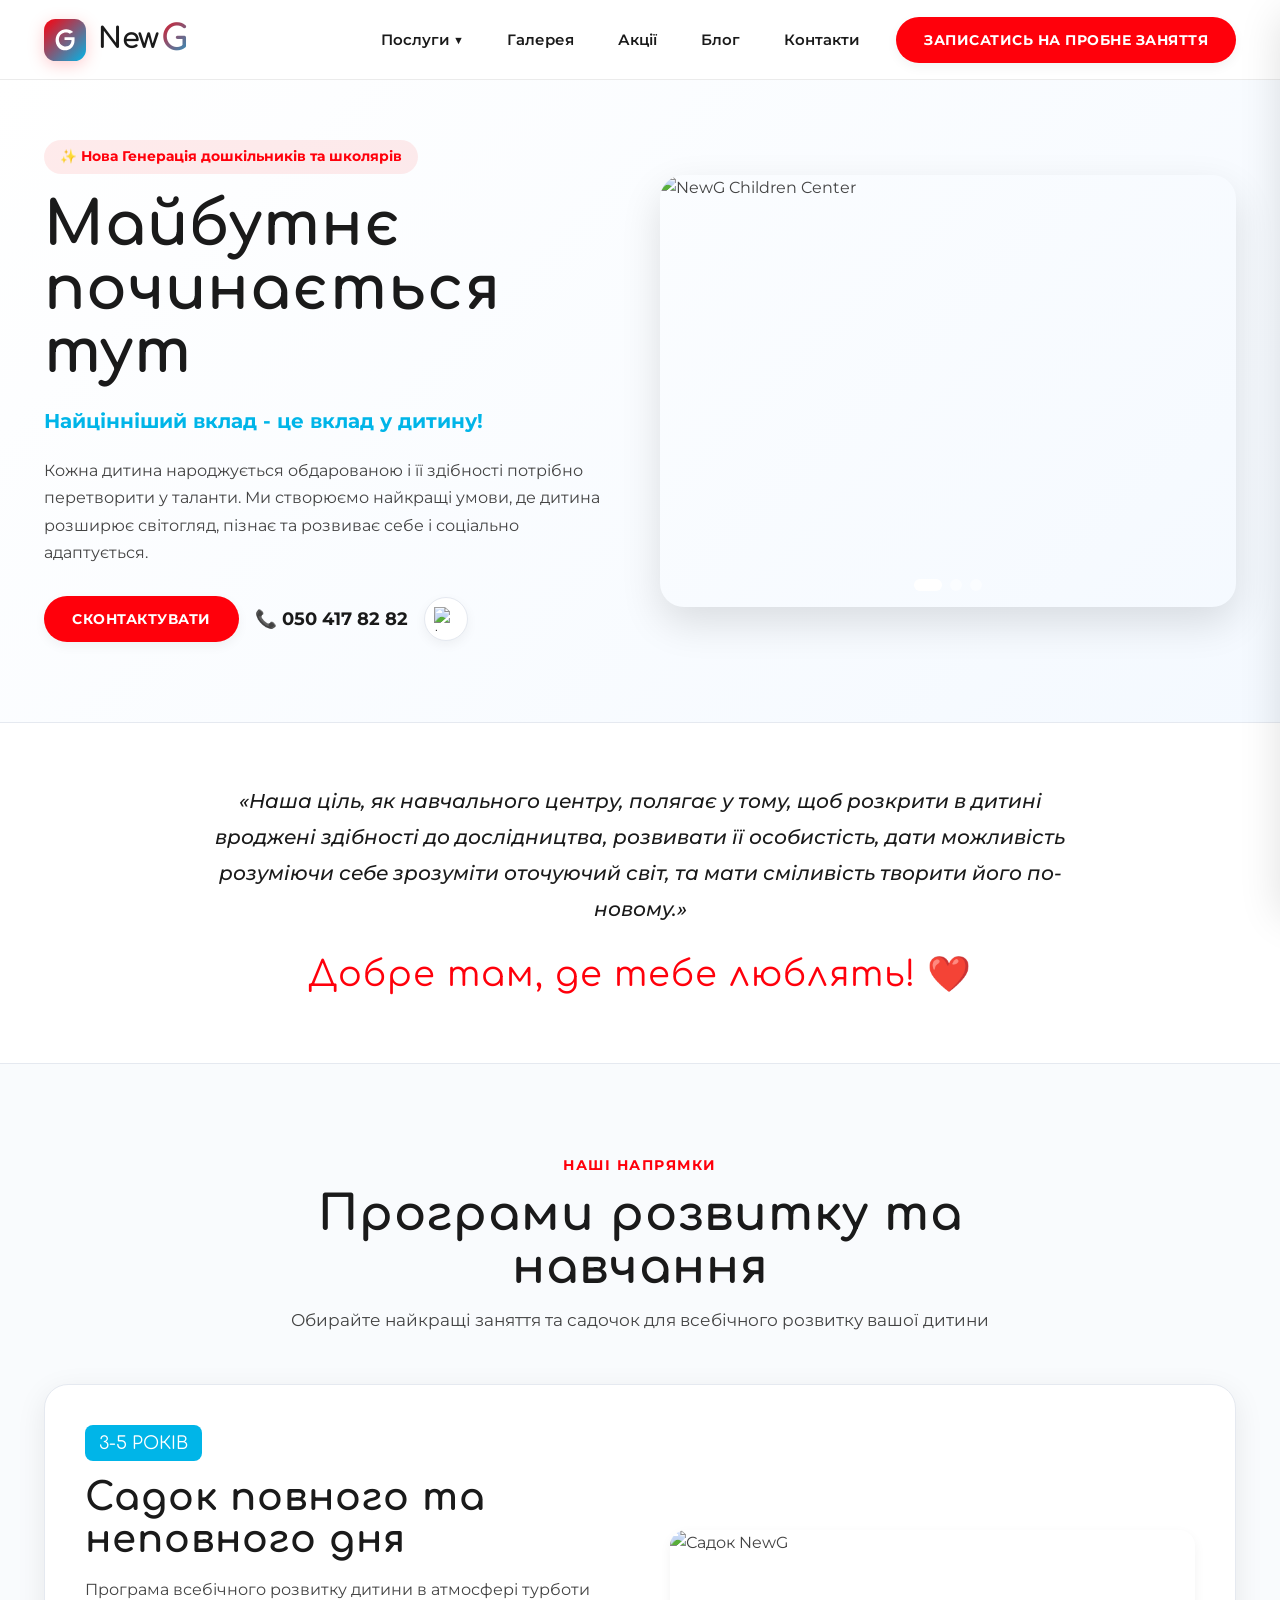
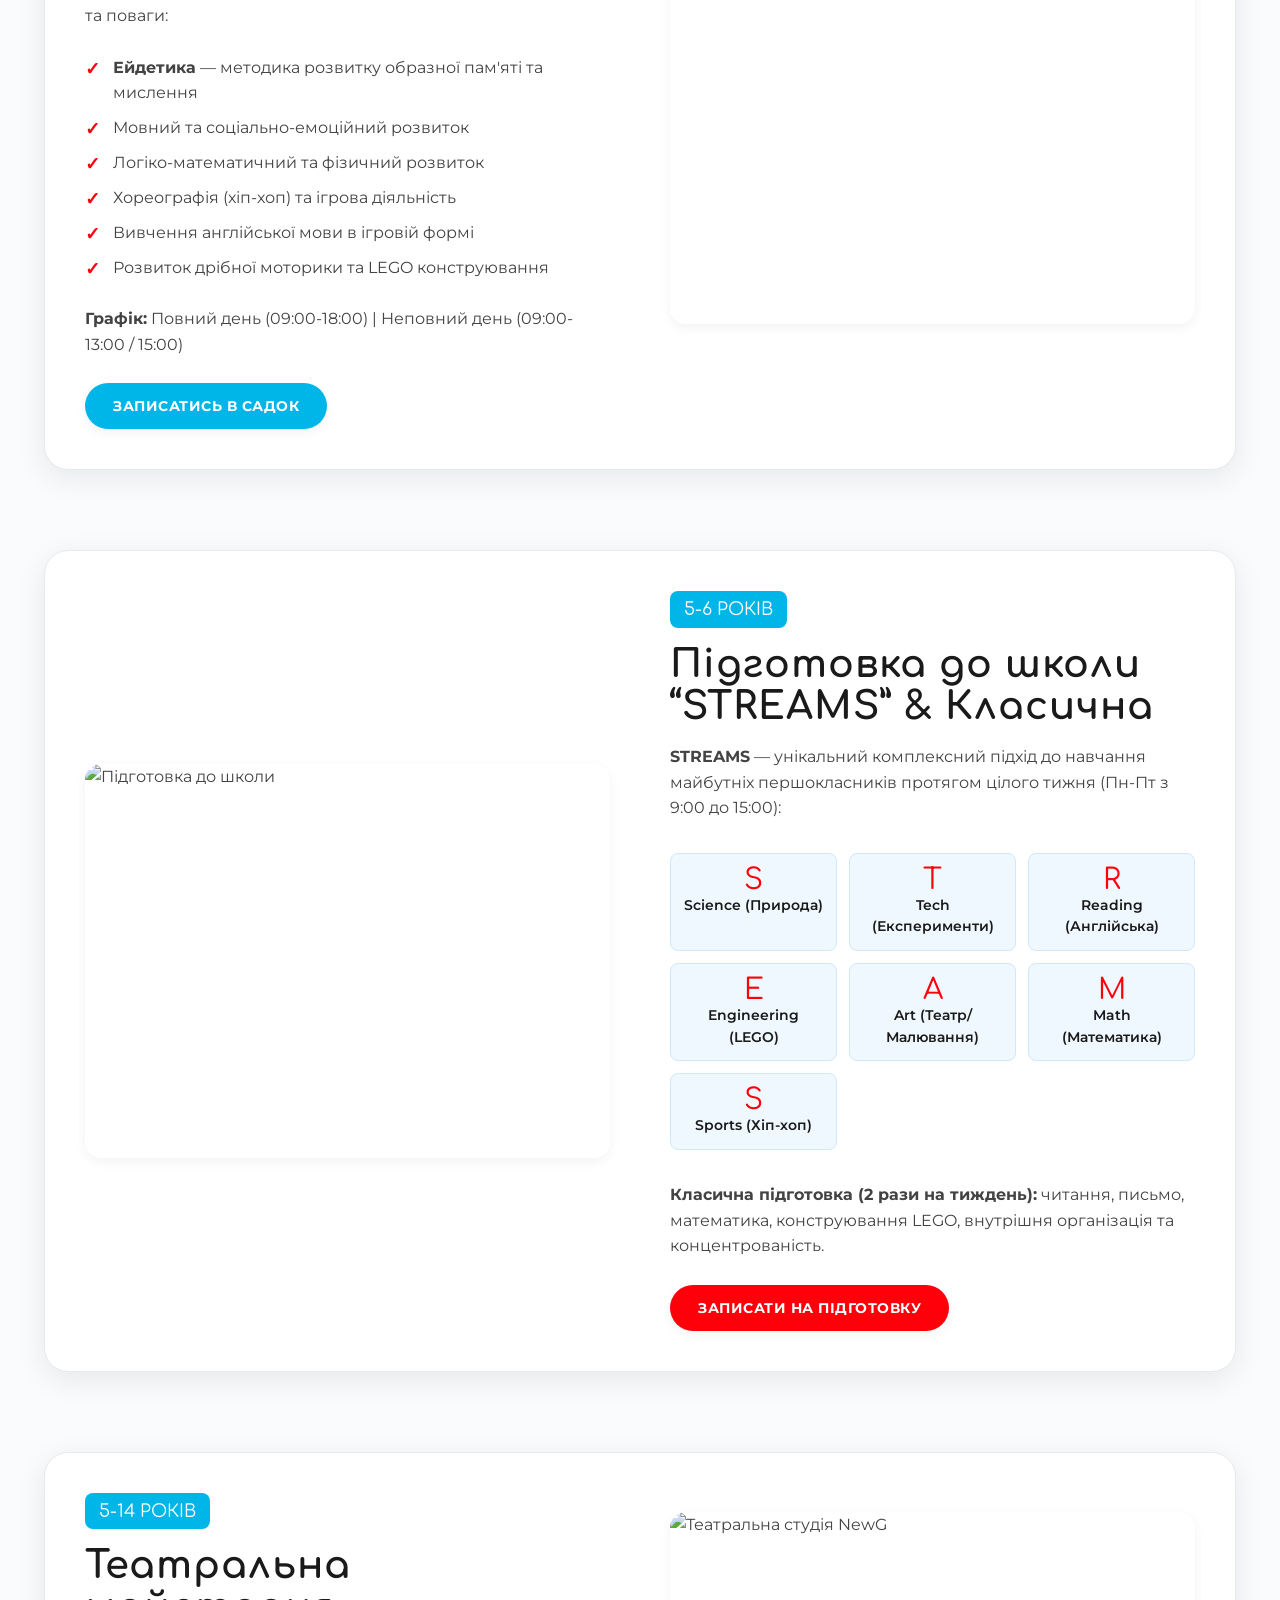
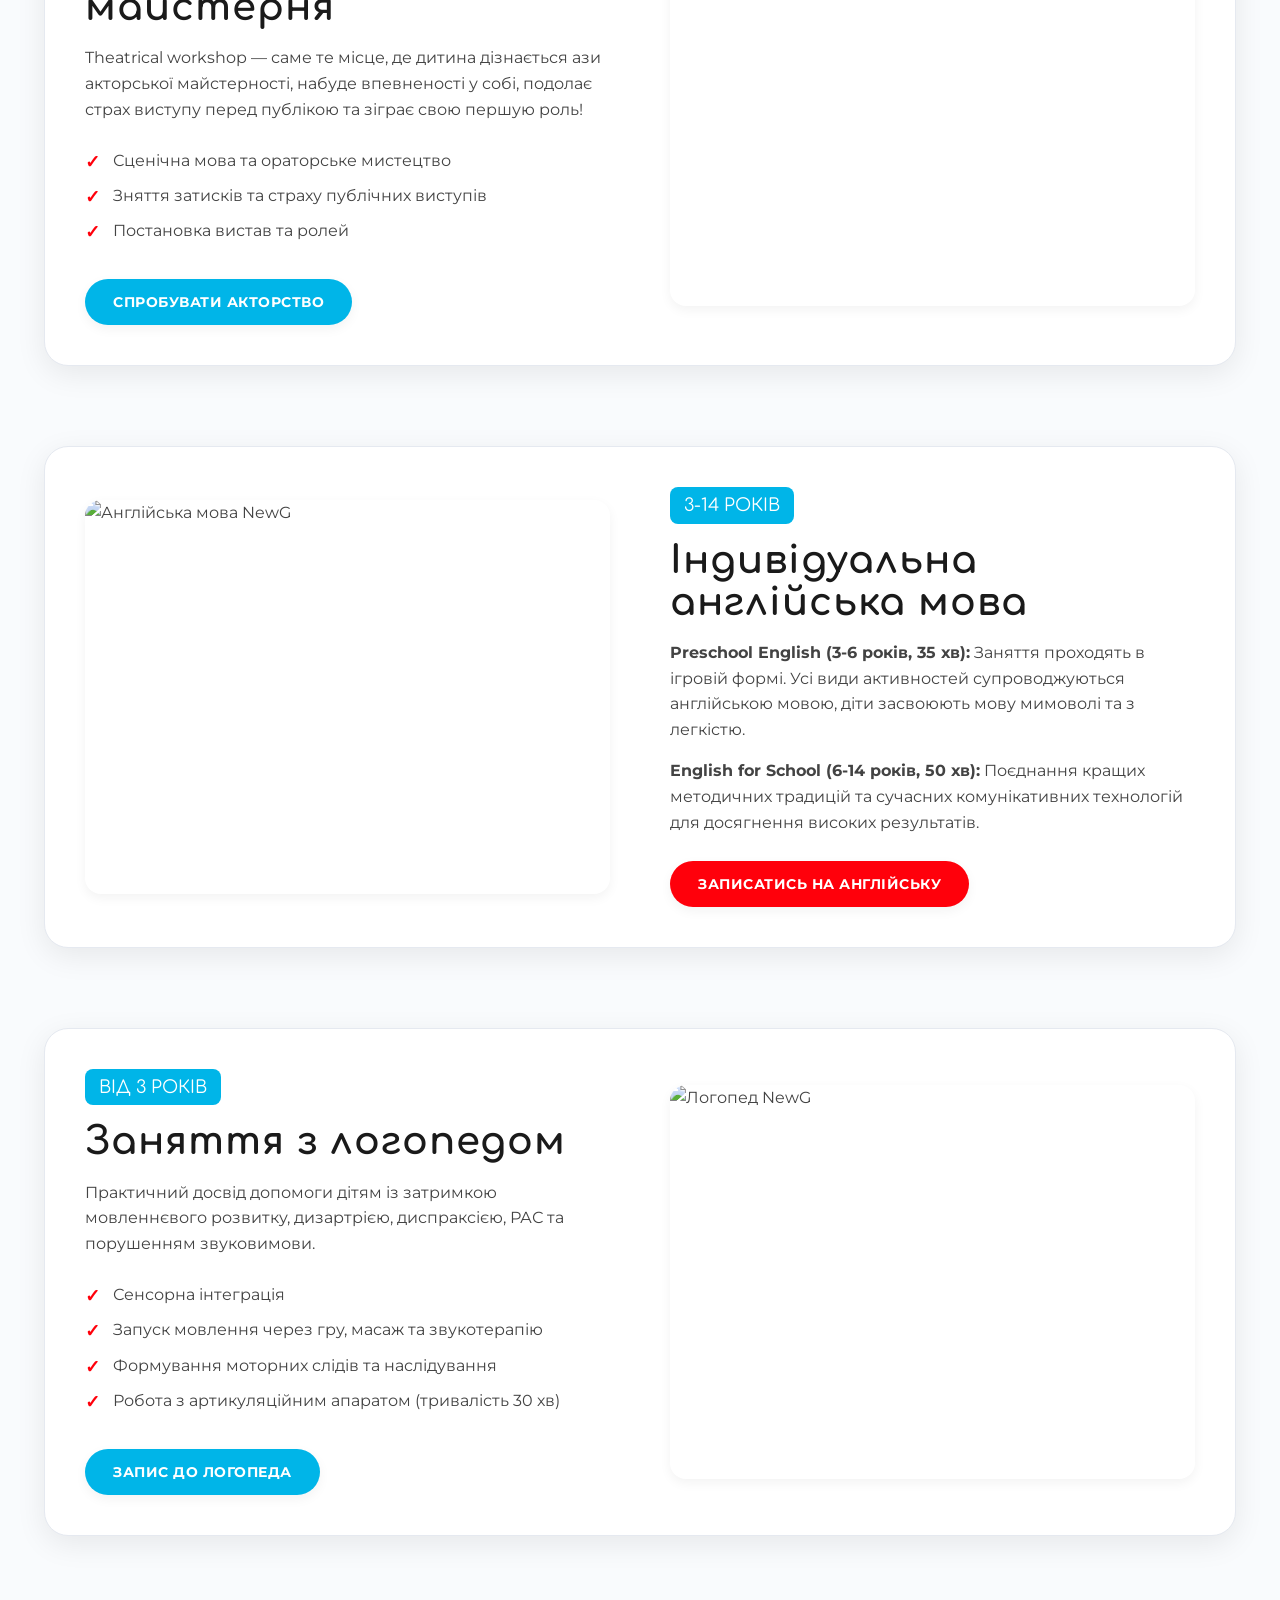
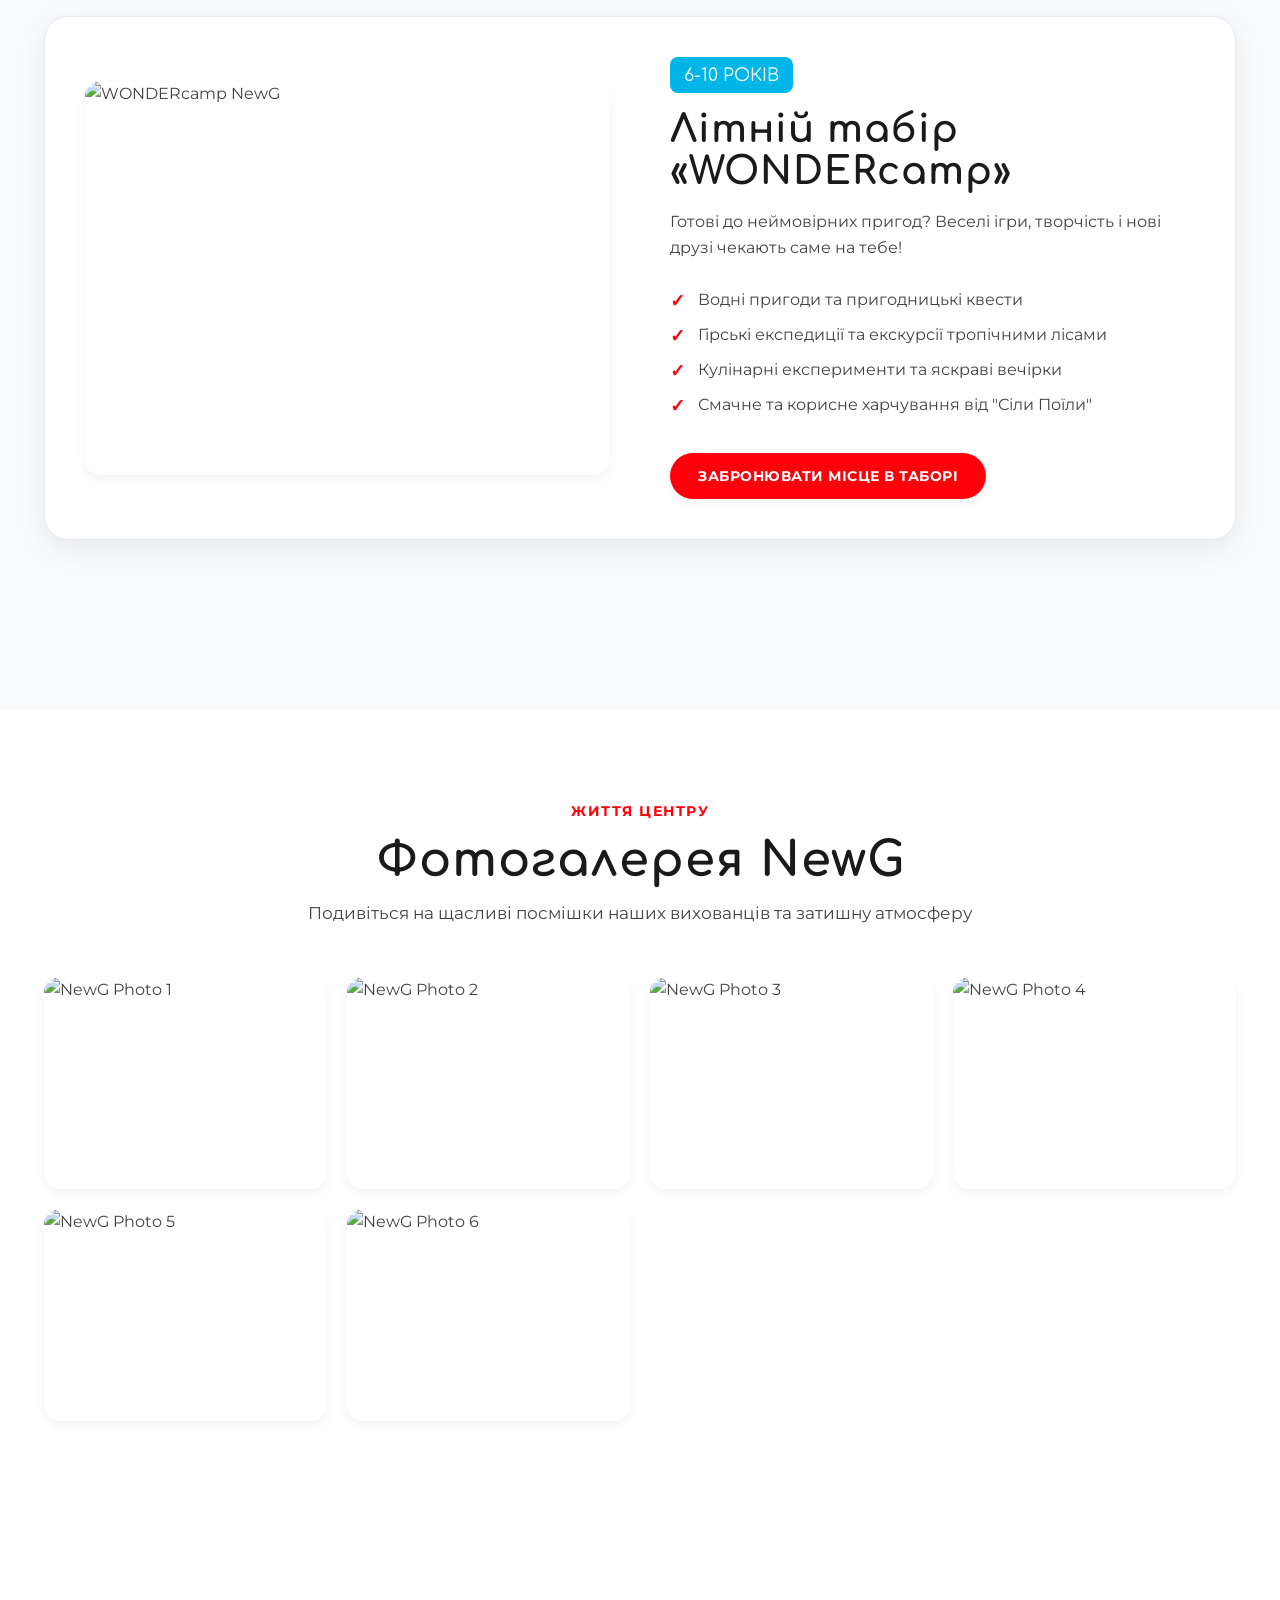
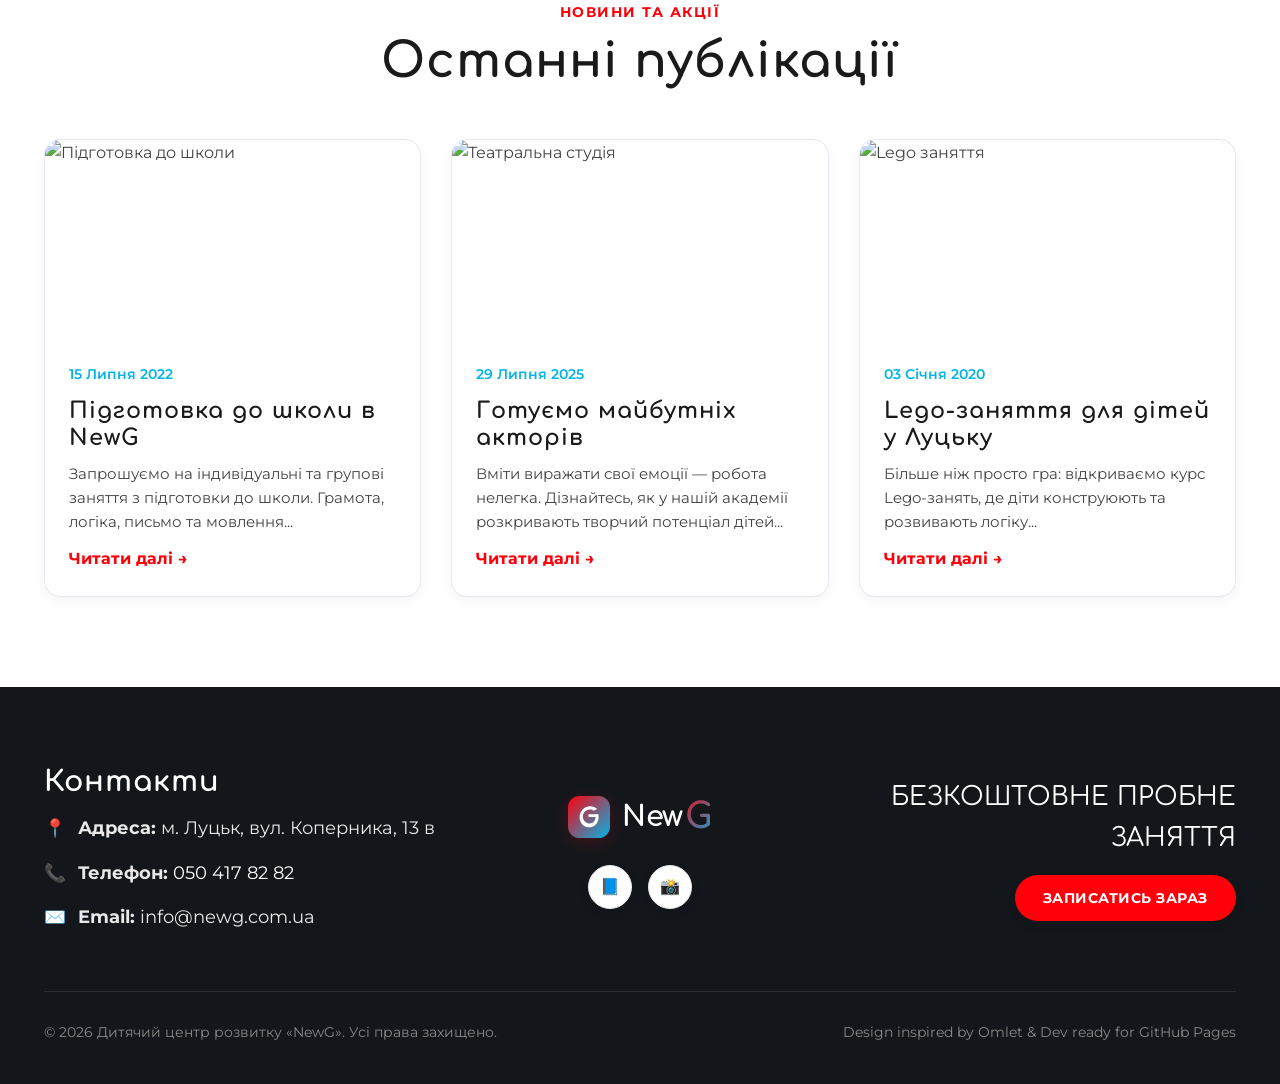
==== commit 0f0a8649: "Update font to rounded Comfortaa and enhance logo G sharpness with vector SVG" ====
--- a/index.html
+++ b/index.html
@@ -18,8 +18,19 @@
   <header class="header">
     <div class="container header-container">
       <a href="index.html" class="logo-brand">
-        <img src="https://newg.com.ua/img/logo.jpg" alt="NewG Logo">
-        <span class="logo-text">New<span>G</span></span>
+        <div class="logo-icon-wrap">
+          <svg width="42" height="42" viewBox="0 0 44 44" fill="none" xmlns="http://www.w3.org/2000/svg">
+            <rect width="44" height="44" rx="12" fill="url(#logo_grad_hdr)"/>
+            <path d="M 27 15.5 C 24.8 13.5 20.8 13.5 18 16 C 14.8 18.8 14.8 24.2 18 27 C 21 29.8 25.5 29.2 27.5 26.5 C 28.5 25.2 28.8 23.5 28.8 22 H 21.5 V 19 H 32 V 22.5 C 32 26 30.5 29 28 31 C 24.5 33.8 18.5 33.5 14.8 29.5 C 11.2 25.5 11.2 18.5 15.5 14 C 19.5 9.8 26.5 10 30.5 13.5 L 27 15.5 Z" fill="white"/>
+            <defs>
+              <linearGradient id="logo_grad_hdr" x1="0" y1="0" x2="44" y2="44" gradientUnits="userSpaceOnUse">
+                <stop stop-color="#FF000B"/>
+                <stop offset="1" stop-color="#00B5E8"/>
+              </linearGradient>
+            </defs>
+          </svg>
+        </div>
+        <span class="logo-text">New<span class="logo-g-accent">G</span></span>
       </a>
 
       <nav class="nav-desktop">
@@ -351,8 +362,20 @@
         </div>
 
         <div class="footer-brand">
-          <a href="index.html" class="footer-logo">
-            <img src="https://newg.com.ua/img/logo.jpg" alt="NewG Logo">
+          <a href="index.html" class="logo-brand">
+            <div class="logo-icon-wrap">
+              <svg width="42" height="42" viewBox="0 0 44 44" fill="none" xmlns="http://www.w3.org/2000/svg">
+                <rect width="44" height="44" rx="12" fill="url(#logo_grad_ftr)"/>
+                <path d="M 27 15.5 C 24.8 13.5 20.8 13.5 18 16 C 14.8 18.8 14.8 24.2 18 27 C 21 29.8 25.5 29.2 27.5 26.5 C 28.5 25.2 28.8 23.5 28.8 22 H 21.5 V 19 H 32 V 22.5 C 32 26 30.5 29 28 31 C 24.5 33.8 18.5 33.5 14.8 29.5 C 11.2 25.5 11.2 18.5 15.5 14 C 19.5 9.8 26.5 10 30.5 13.5 L 27 15.5 Z" fill="white"/>
+                <defs>
+                  <linearGradient id="logo_grad_ftr" x1="0" y1="0" x2="44" y2="44" gradientUnits="userSpaceOnUse">
+                    <stop stop-color="#FF000B"/>
+                    <stop offset="1" stop-color="#00B5E8"/>
+                  </linearGradient>
+                </defs>
+              </svg>
+            </div>
+            <span class="logo-text" style="color: #ffffff;">New<span class="logo-g-accent">G</span></span>
           </a>
           <div class="footer-socials">
             <a href="https://www.facebook.com/NewG.Lutsk" target="_blank" class="social-icon-btn" aria-label="Facebook">
--- a/css/style.css
+++ b/css/style.css
@@ -1,4 +1,4 @@
-@import url('https://fonts.googleapis.com/css2?family=Bebas+Neue&family=Montserrat:wght@300;400;500;600;700;800&display=swap');
+@import url('https://fonts.googleapis.com/css2?family=Comfortaa:wght@400;600;700&family=Nunito:wght@400;600;700;800&family=Montserrat:wght@300;400;500;600;700;800&display=swap');
 
 :root {
   --primary-red: #ff000b;
@@ -18,7 +18,7 @@
   --radius-lg: 24px;
   --transition-fast: 0.2s cubic-bezier(0.4, 0, 0.2, 1);
   --transition-normal: 0.35s cubic-bezier(0.4, 0, 0.2, 1);
-  --font-heading: 'Bebas Neue', cursive, sans-serif;
+  --font-heading: 'Comfortaa', 'Nunito', cursive, sans-serif;
   --font-body: 'Montserrat', sans-serif;
 }
 
@@ -160,19 +160,40 @@
   align-items: center;
   gap: 12px;
   font-family: var(--font-heading);
+  font-size: 1.8rem;
+  font-weight: 700;
+  color: var(--dark-text);
+}
+
+.logo-icon-wrap {
+  display: flex;
+  align-items: center;
+  justify-content: center;
+  transition: transform 0.3s cubic-bezier(0.4, 0, 0.2, 1);
+  filter: drop-shadow(0 4px 8px rgba(255, 0, 11, 0.2));
+}
+
+.logo-brand:hover .logo-icon-wrap {
+  transform: scale(1.08) rotate(-4deg);
+}
+
+.logo-text {
+  font-family: var(--font-heading);
+  font-weight: 700;
+  letter-spacing: -0.5px;
+  color: var(--dark-text);
+  display: flex;
+  align-items: center;
+  gap: 2px;
+}
+
+.logo-g-accent {
+  color: var(--primary-red);
+  background: linear-gradient(135deg, #ff000b 0%, #00b5e8 100%);
+  -webkit-background-clip: text;
+  -webkit-text-fill-color: transparent;
   font-size: 2.2rem;
   font-weight: 700;
-  color: var(--primary-red);
-}
-
-.logo-brand img {
-  height: 48px;
-  width: auto;
-  border-radius: var(--radius-sm);
-}
-
-.logo-text span {
-  color: var(--secondary-cyan);
 }
 
 .nav-desktop {
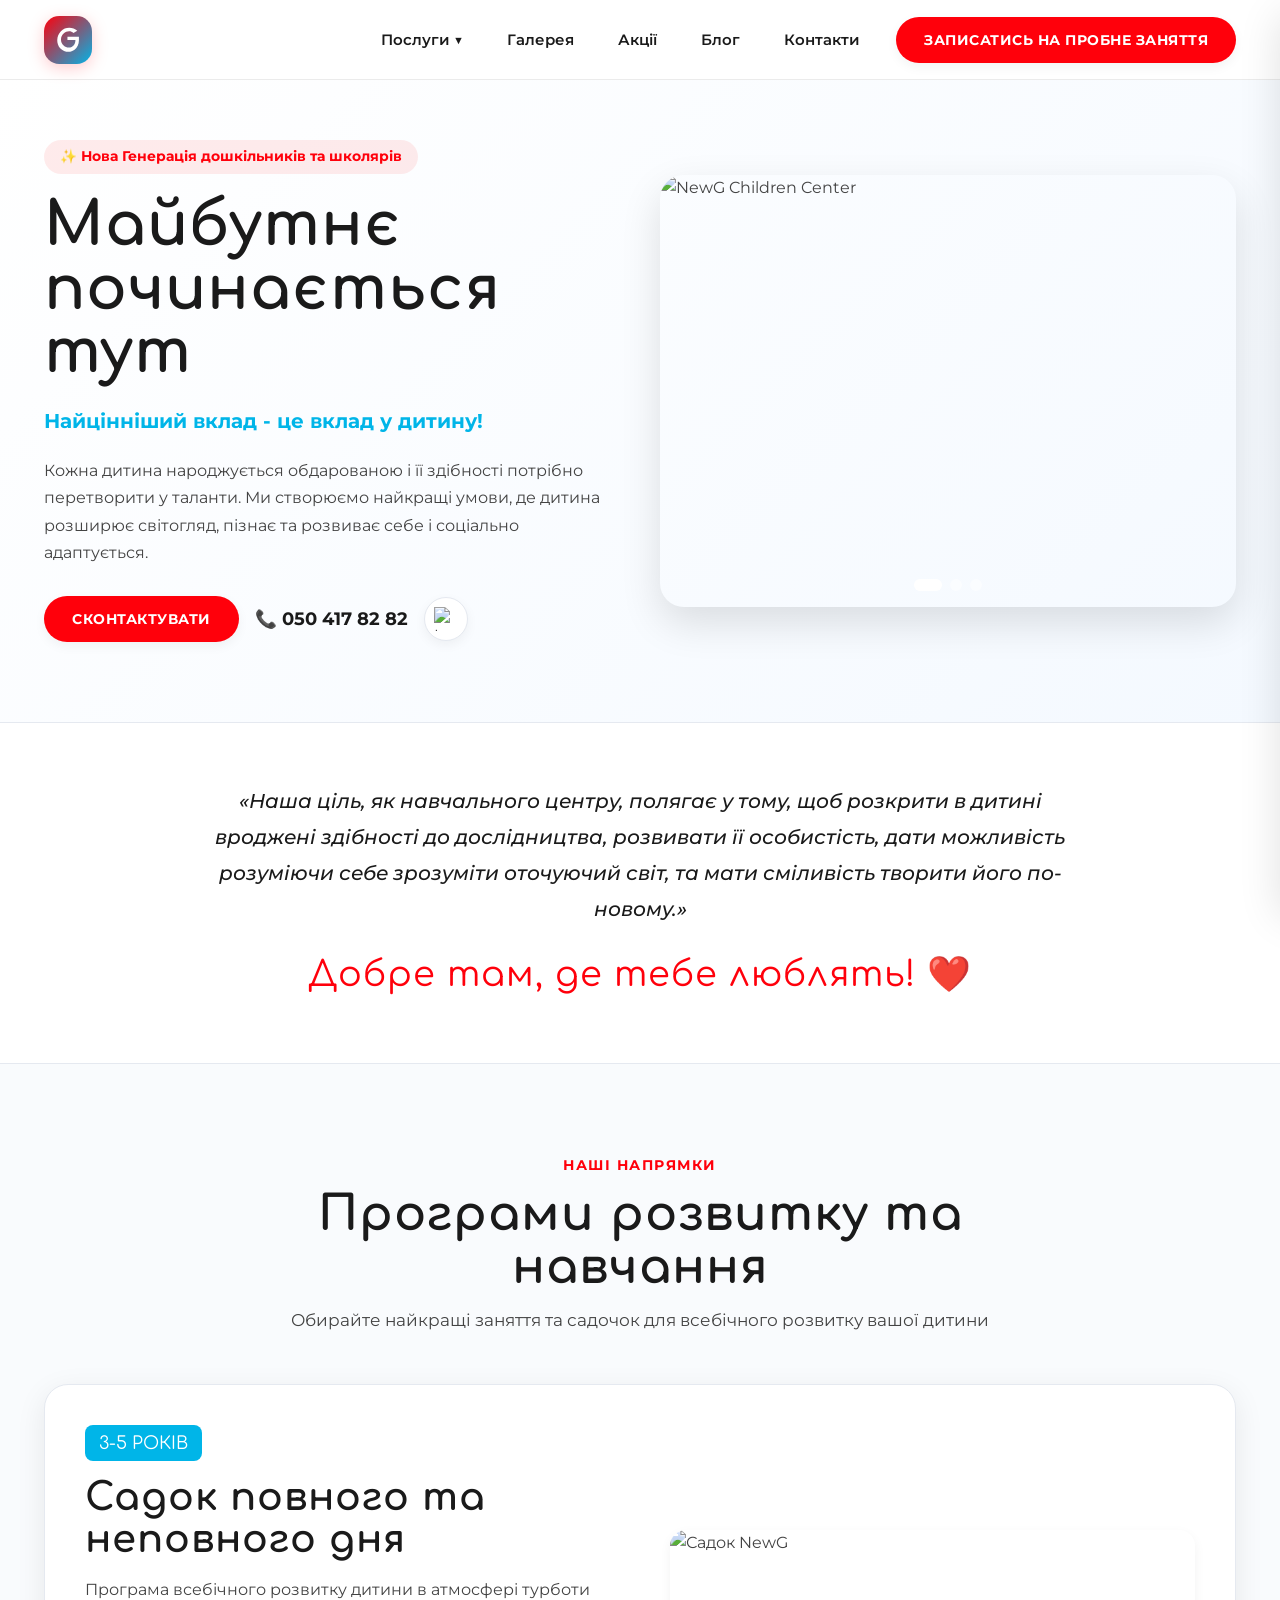
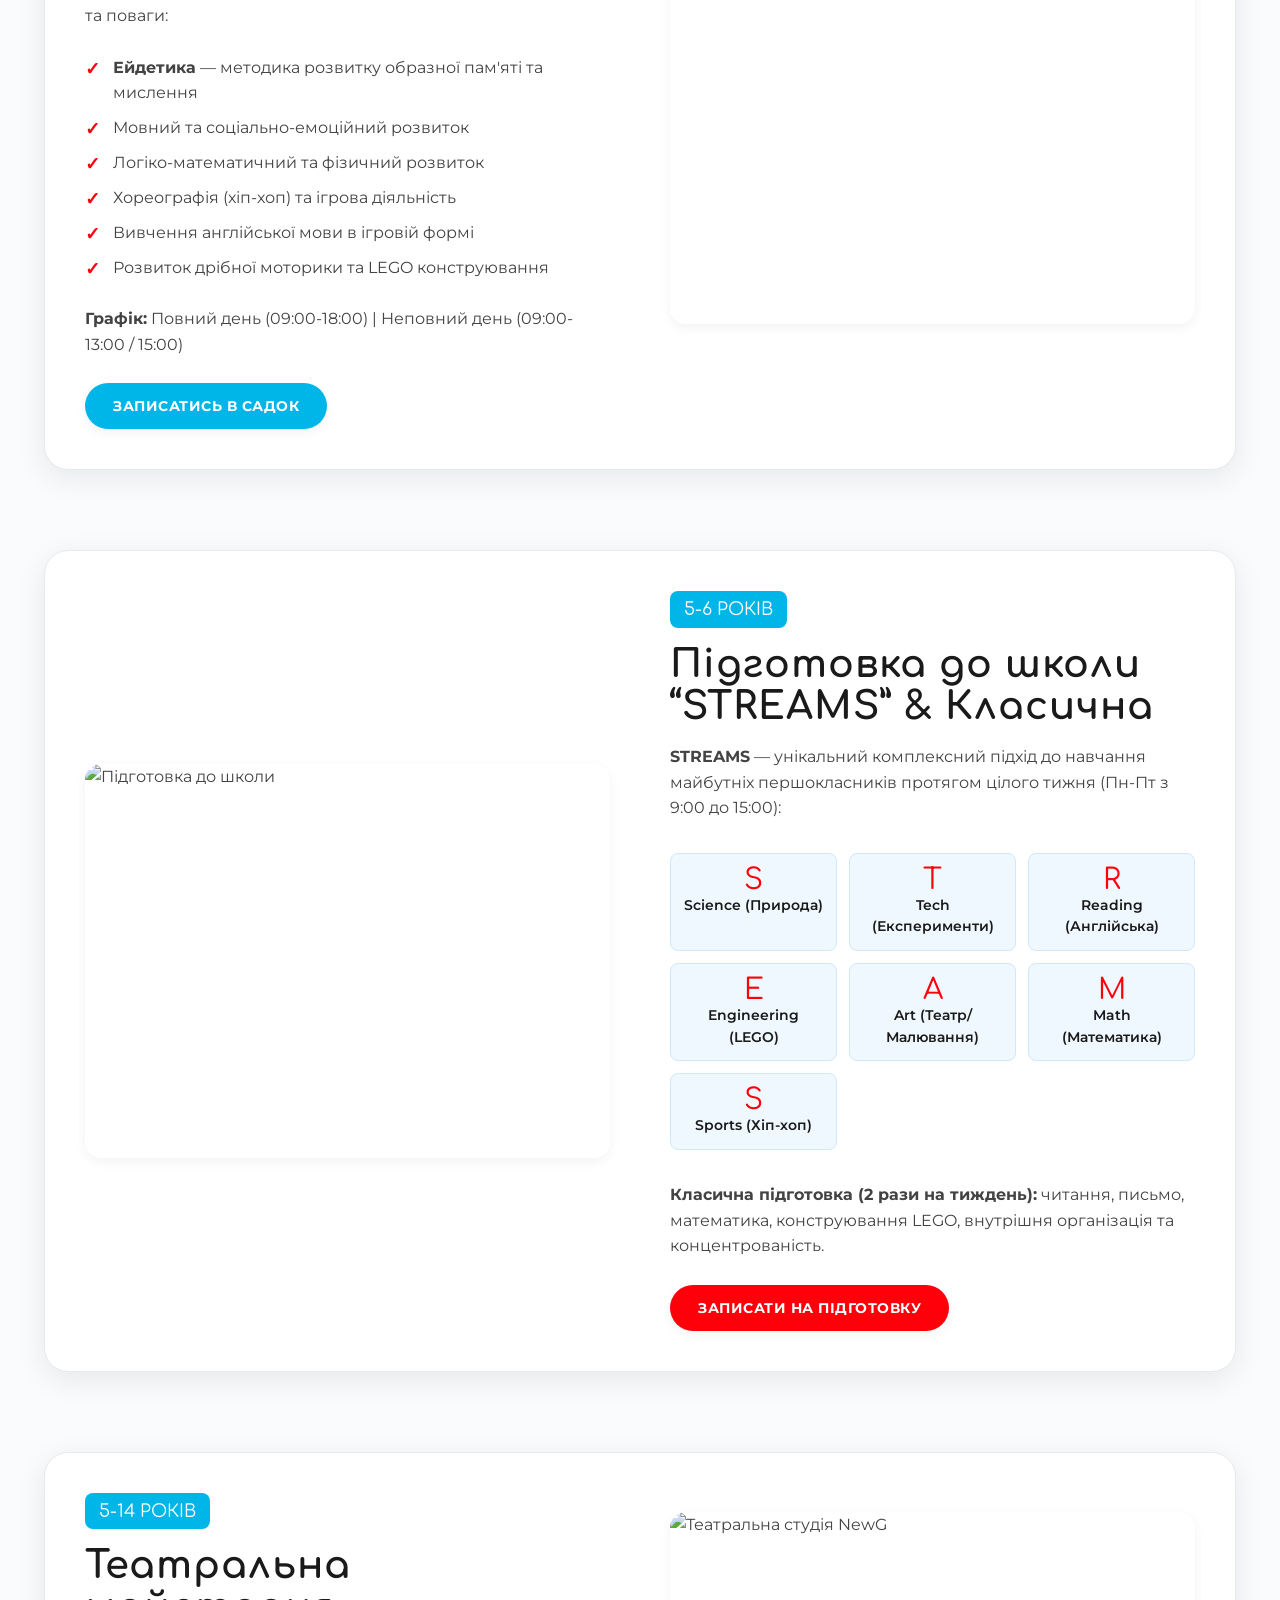
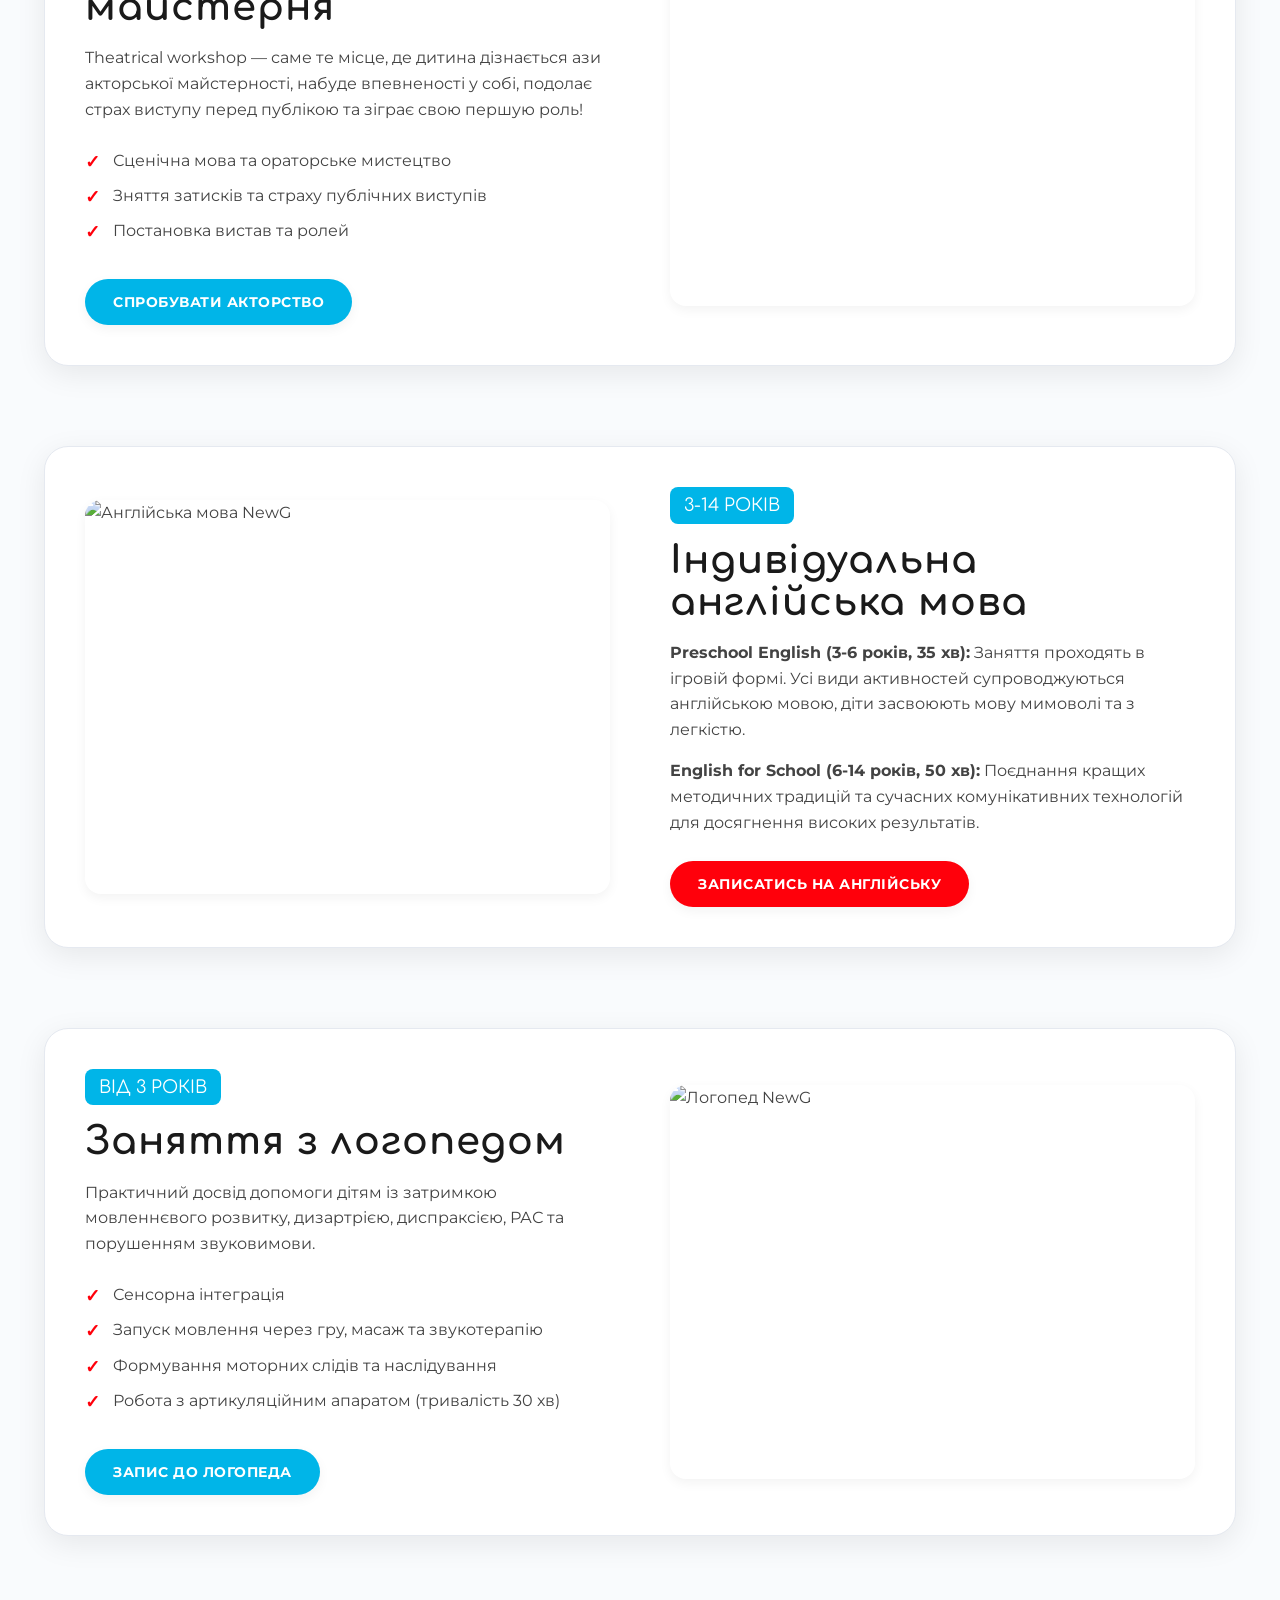
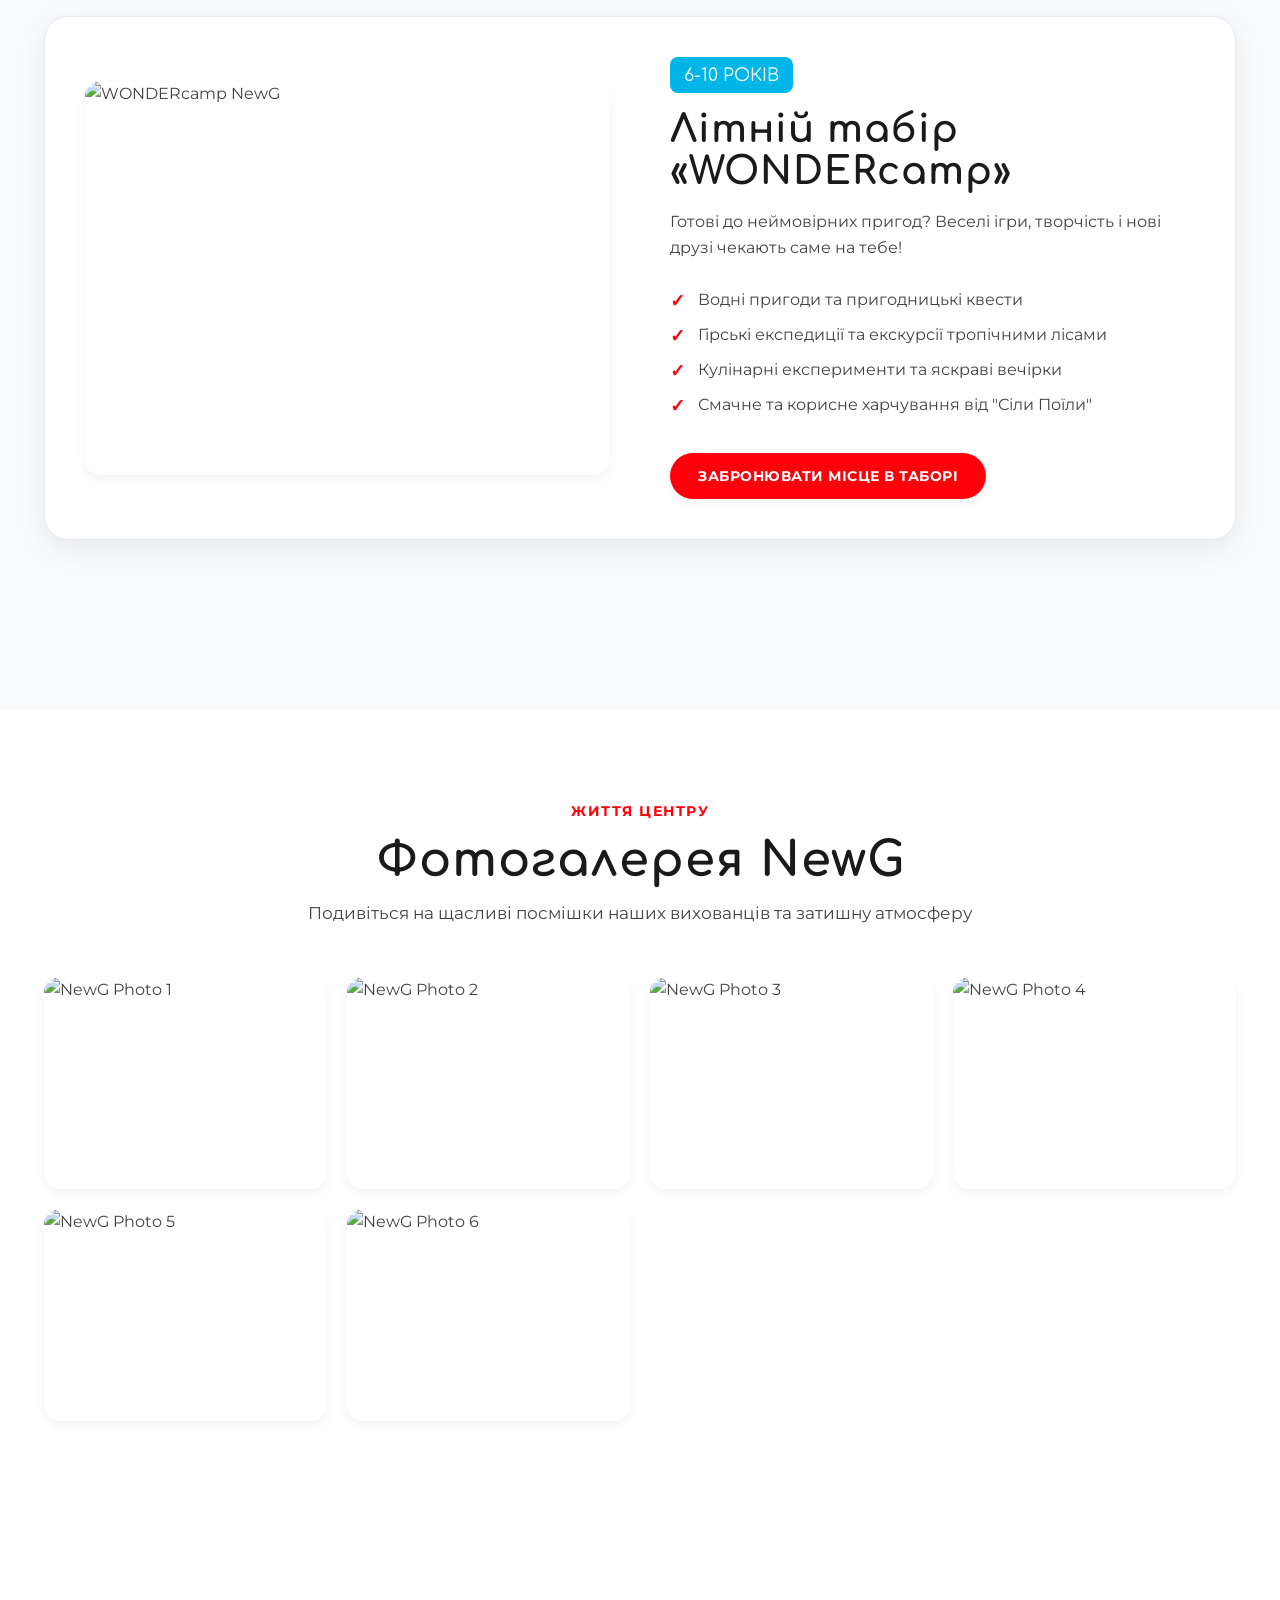
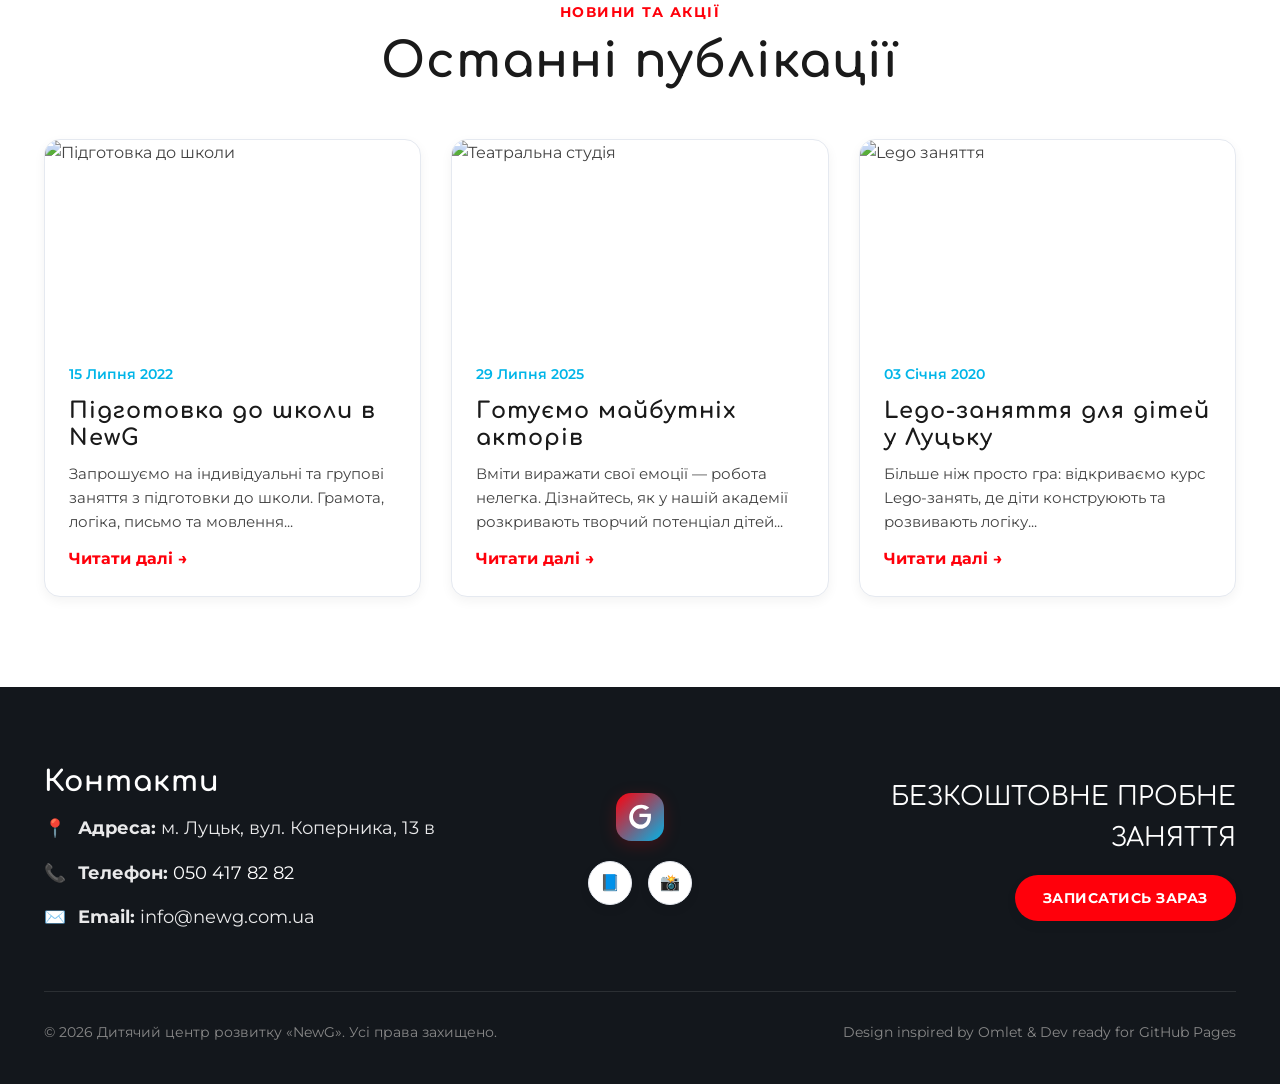
==== commit d6cc667d: "Leave only sharp SVG letter G badge logo in web and mobile views" ====
--- a/index.html
+++ b/index.html
@@ -17,10 +17,10 @@
   <!-- Header -->
   <header class="header">
     <div class="container header-container">
-      <a href="index.html" class="logo-brand">
+      <a href="index.html" class="logo-brand" aria-label="NewG">
         <div class="logo-icon-wrap">
-          <svg width="42" height="42" viewBox="0 0 44 44" fill="none" xmlns="http://www.w3.org/2000/svg">
-            <rect width="44" height="44" rx="12" fill="url(#logo_grad_hdr)"/>
+          <svg width="48" height="48" viewBox="0 0 44 44" fill="none" xmlns="http://www.w3.org/2000/svg">
+            <rect width="44" height="44" rx="14" fill="url(#logo_grad_hdr)"/>
             <path d="M 27 15.5 C 24.8 13.5 20.8 13.5 18 16 C 14.8 18.8 14.8 24.2 18 27 C 21 29.8 25.5 29.2 27.5 26.5 C 28.5 25.2 28.8 23.5 28.8 22 H 21.5 V 19 H 32 V 22.5 C 32 26 30.5 29 28 31 C 24.5 33.8 18.5 33.5 14.8 29.5 C 11.2 25.5 11.2 18.5 15.5 14 C 19.5 9.8 26.5 10 30.5 13.5 L 27 15.5 Z" fill="white"/>
             <defs>
               <linearGradient id="logo_grad_hdr" x1="0" y1="0" x2="44" y2="44" gradientUnits="userSpaceOnUse">
@@ -30,7 +30,6 @@
             </defs>
           </svg>
         </div>
-        <span class="logo-text">New<span class="logo-g-accent">G</span></span>
       </a>
 
       <nav class="nav-desktop">
@@ -362,10 +361,10 @@
         </div>
 
         <div class="footer-brand">
-          <a href="index.html" class="logo-brand">
+          <a href="index.html" class="logo-brand" aria-label="NewG">
             <div class="logo-icon-wrap">
-              <svg width="42" height="42" viewBox="0 0 44 44" fill="none" xmlns="http://www.w3.org/2000/svg">
-                <rect width="44" height="44" rx="12" fill="url(#logo_grad_ftr)"/>
+              <svg width="48" height="48" viewBox="0 0 44 44" fill="none" xmlns="http://www.w3.org/2000/svg">
+                <rect width="44" height="44" rx="14" fill="url(#logo_grad_ftr)"/>
                 <path d="M 27 15.5 C 24.8 13.5 20.8 13.5 18 16 C 14.8 18.8 14.8 24.2 18 27 C 21 29.8 25.5 29.2 27.5 26.5 C 28.5 25.2 28.8 23.5 28.8 22 H 21.5 V 19 H 32 V 22.5 C 32 26 30.5 29 28 31 C 24.5 33.8 18.5 33.5 14.8 29.5 C 11.2 25.5 11.2 18.5 15.5 14 C 19.5 9.8 26.5 10 30.5 13.5 L 27 15.5 Z" fill="white"/>
                 <defs>
                   <linearGradient id="logo_grad_ftr" x1="0" y1="0" x2="44" y2="44" gradientUnits="userSpaceOnUse">
@@ -375,7 +374,6 @@
                 </defs>
               </svg>
             </div>
-            <span class="logo-text" style="color: #ffffff;">New<span class="logo-g-accent">G</span></span>
           </a>
           <div class="footer-socials">
             <a href="https://www.facebook.com/NewG.Lutsk" target="_blank" class="social-icon-btn" aria-label="Facebook">
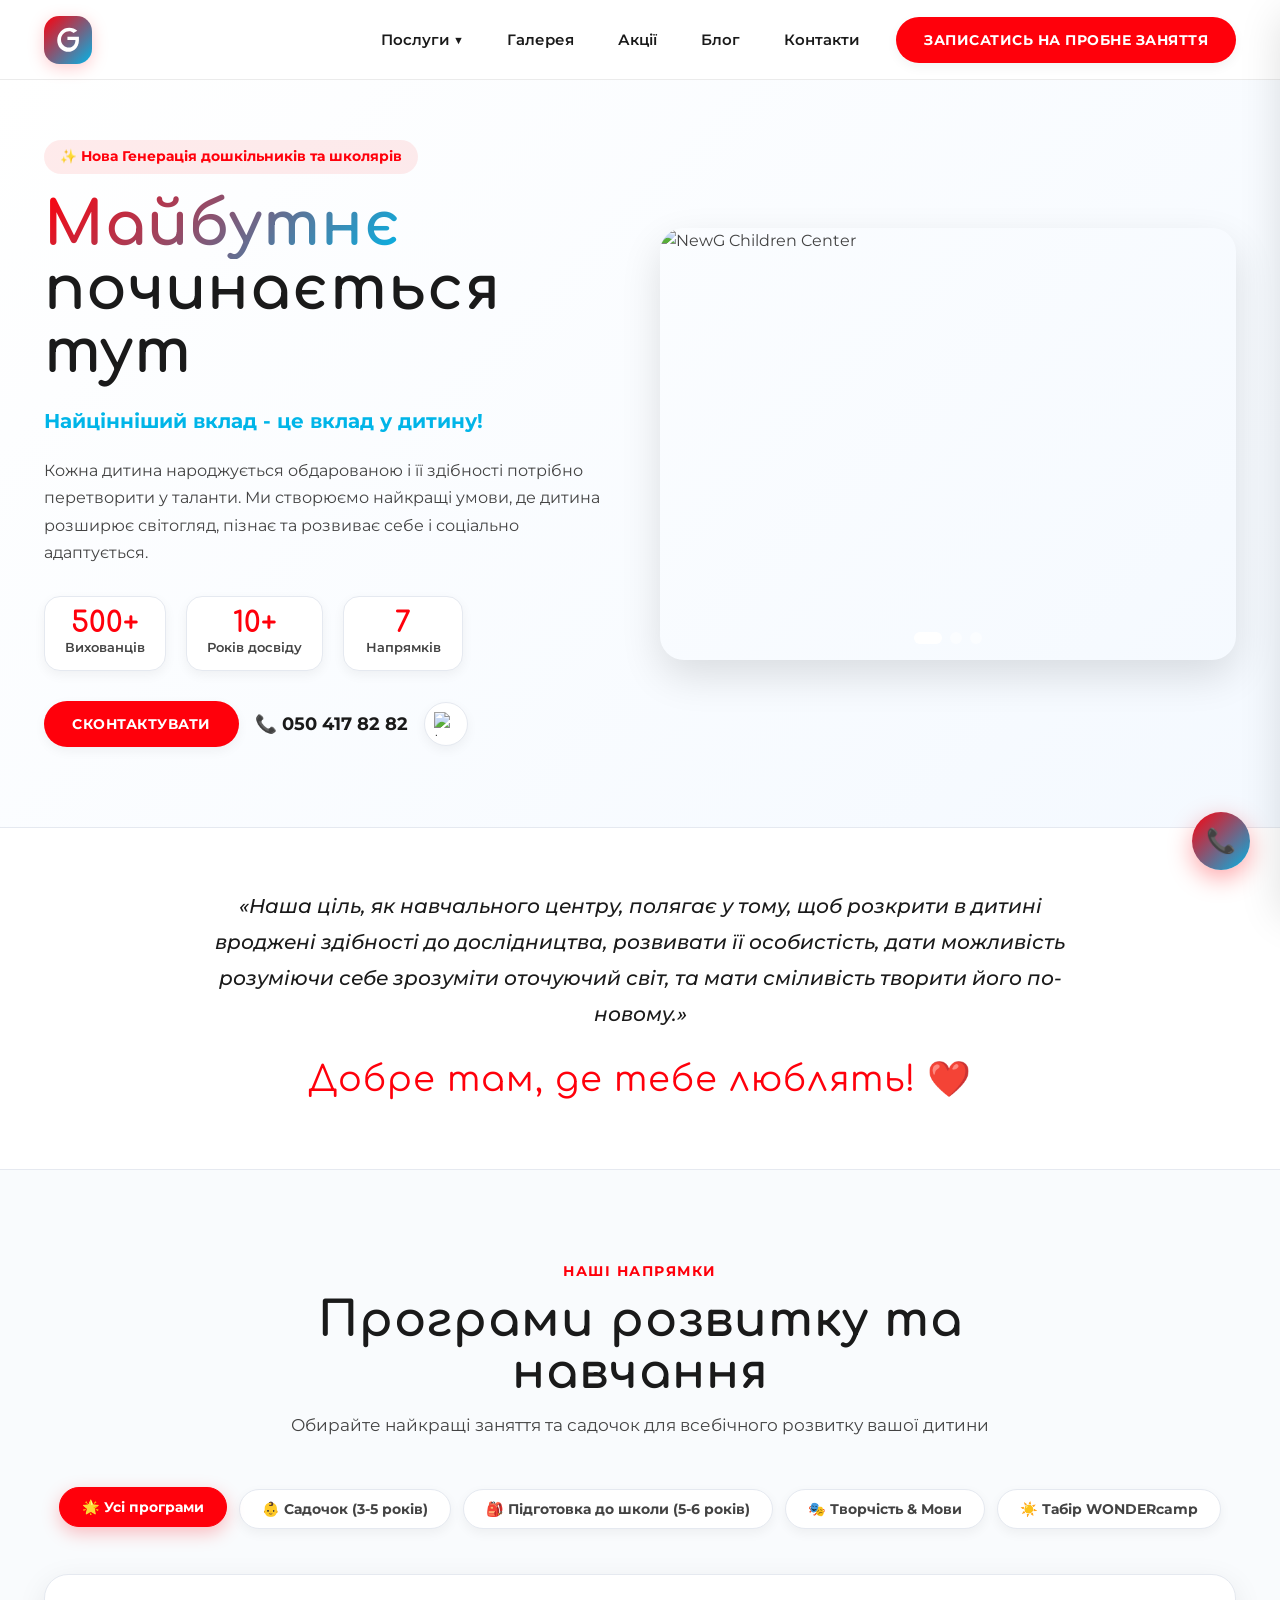
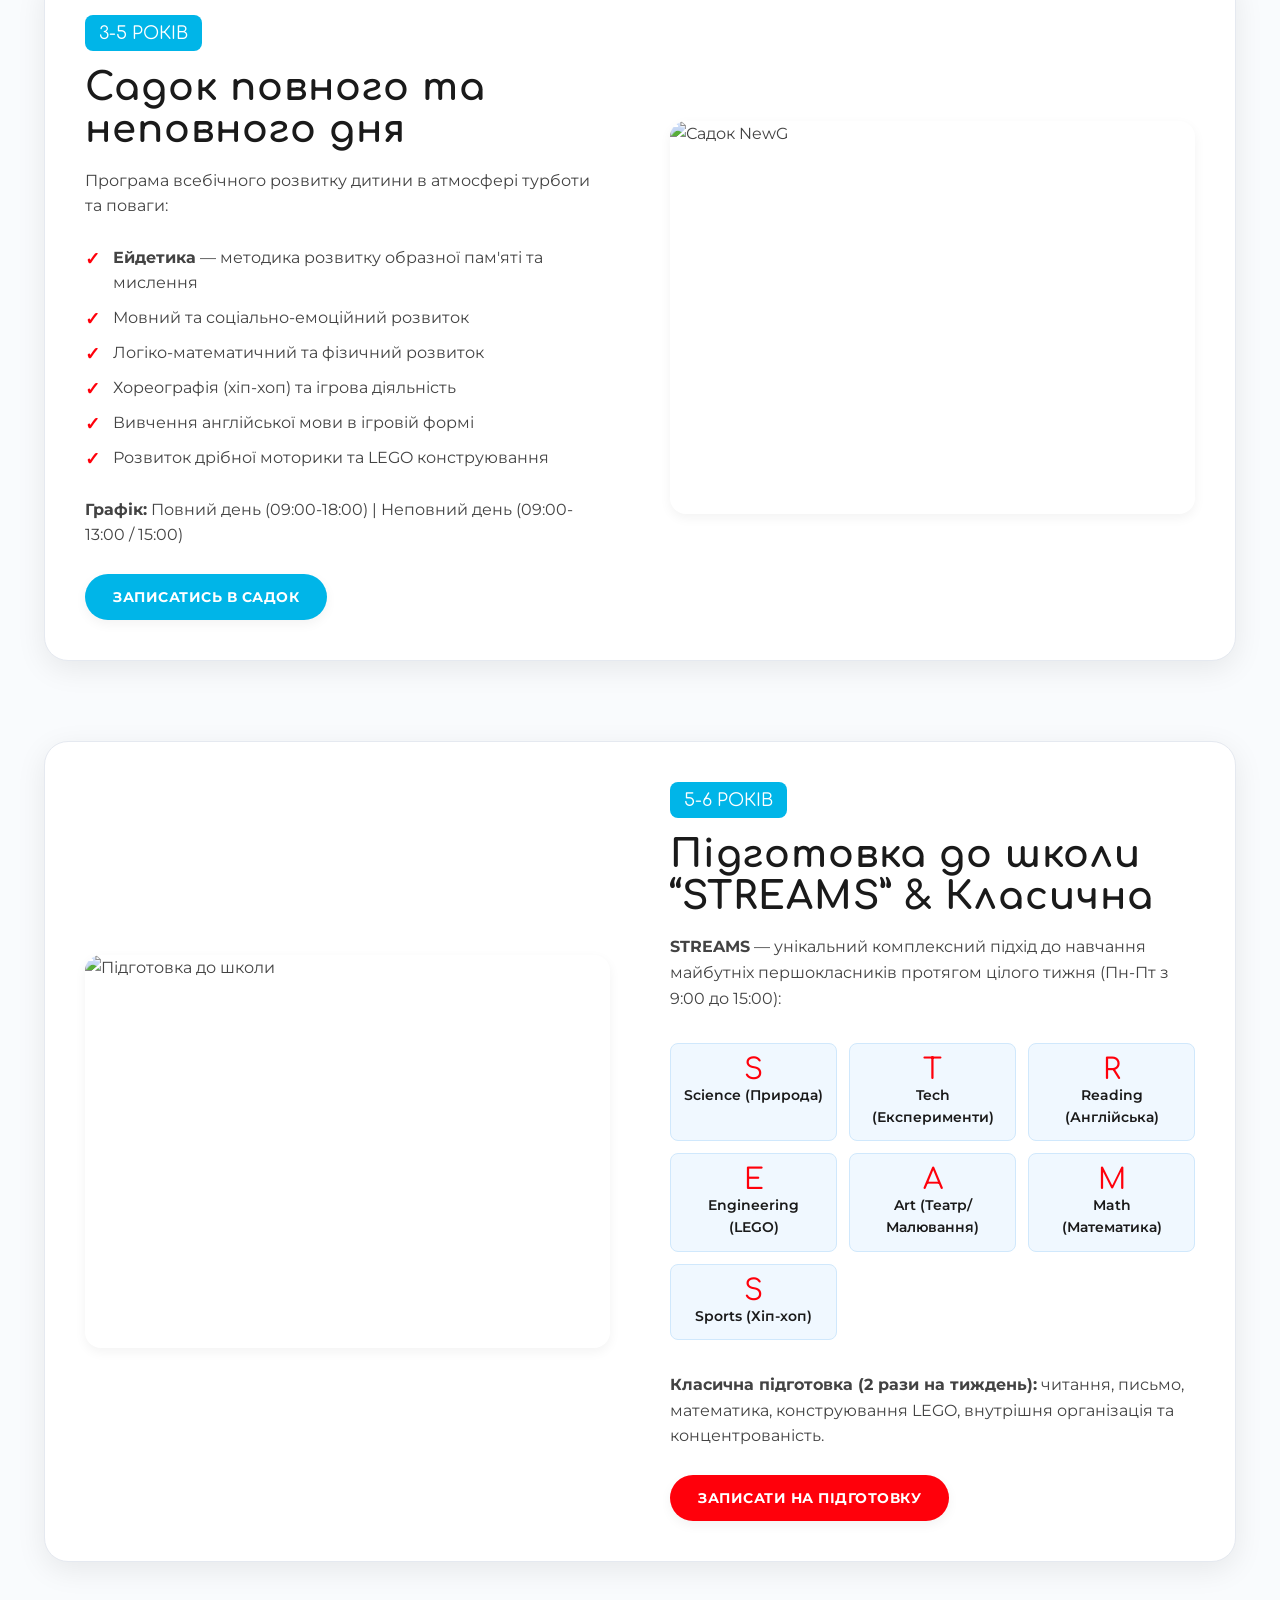
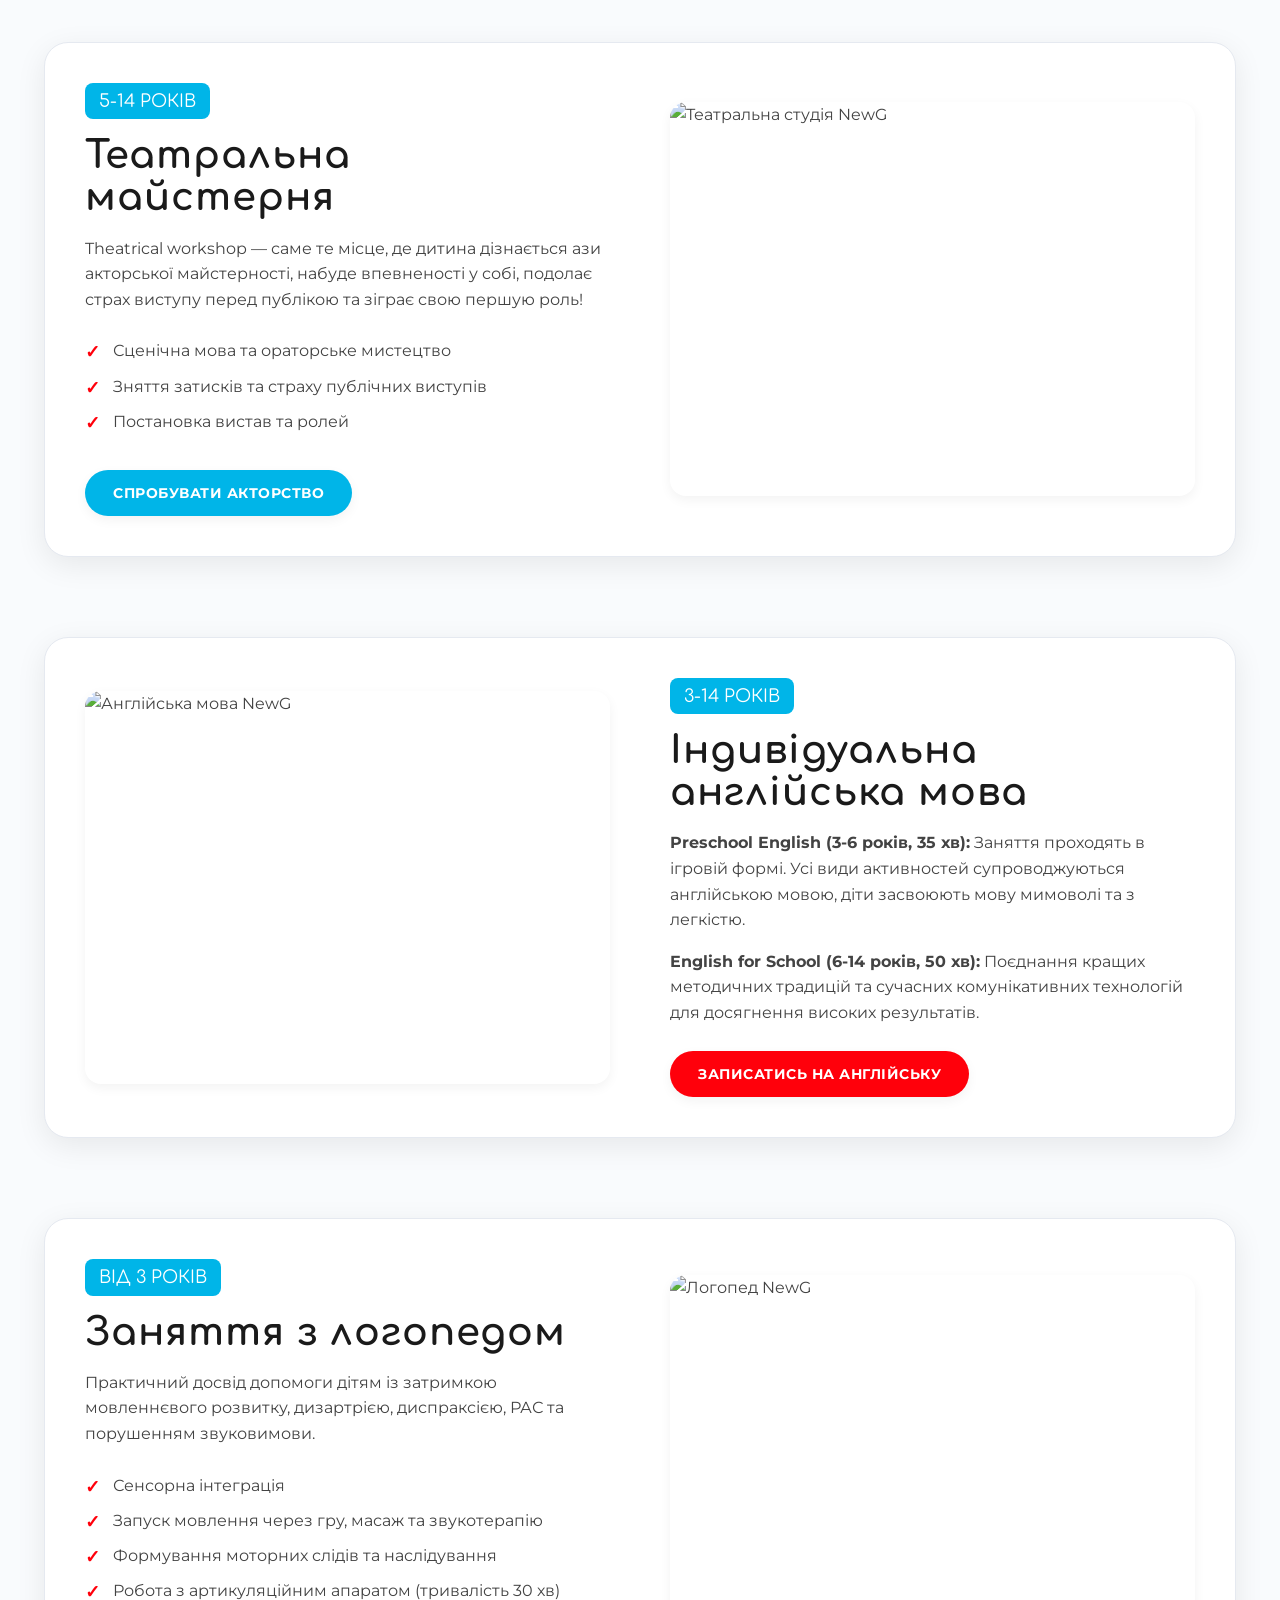
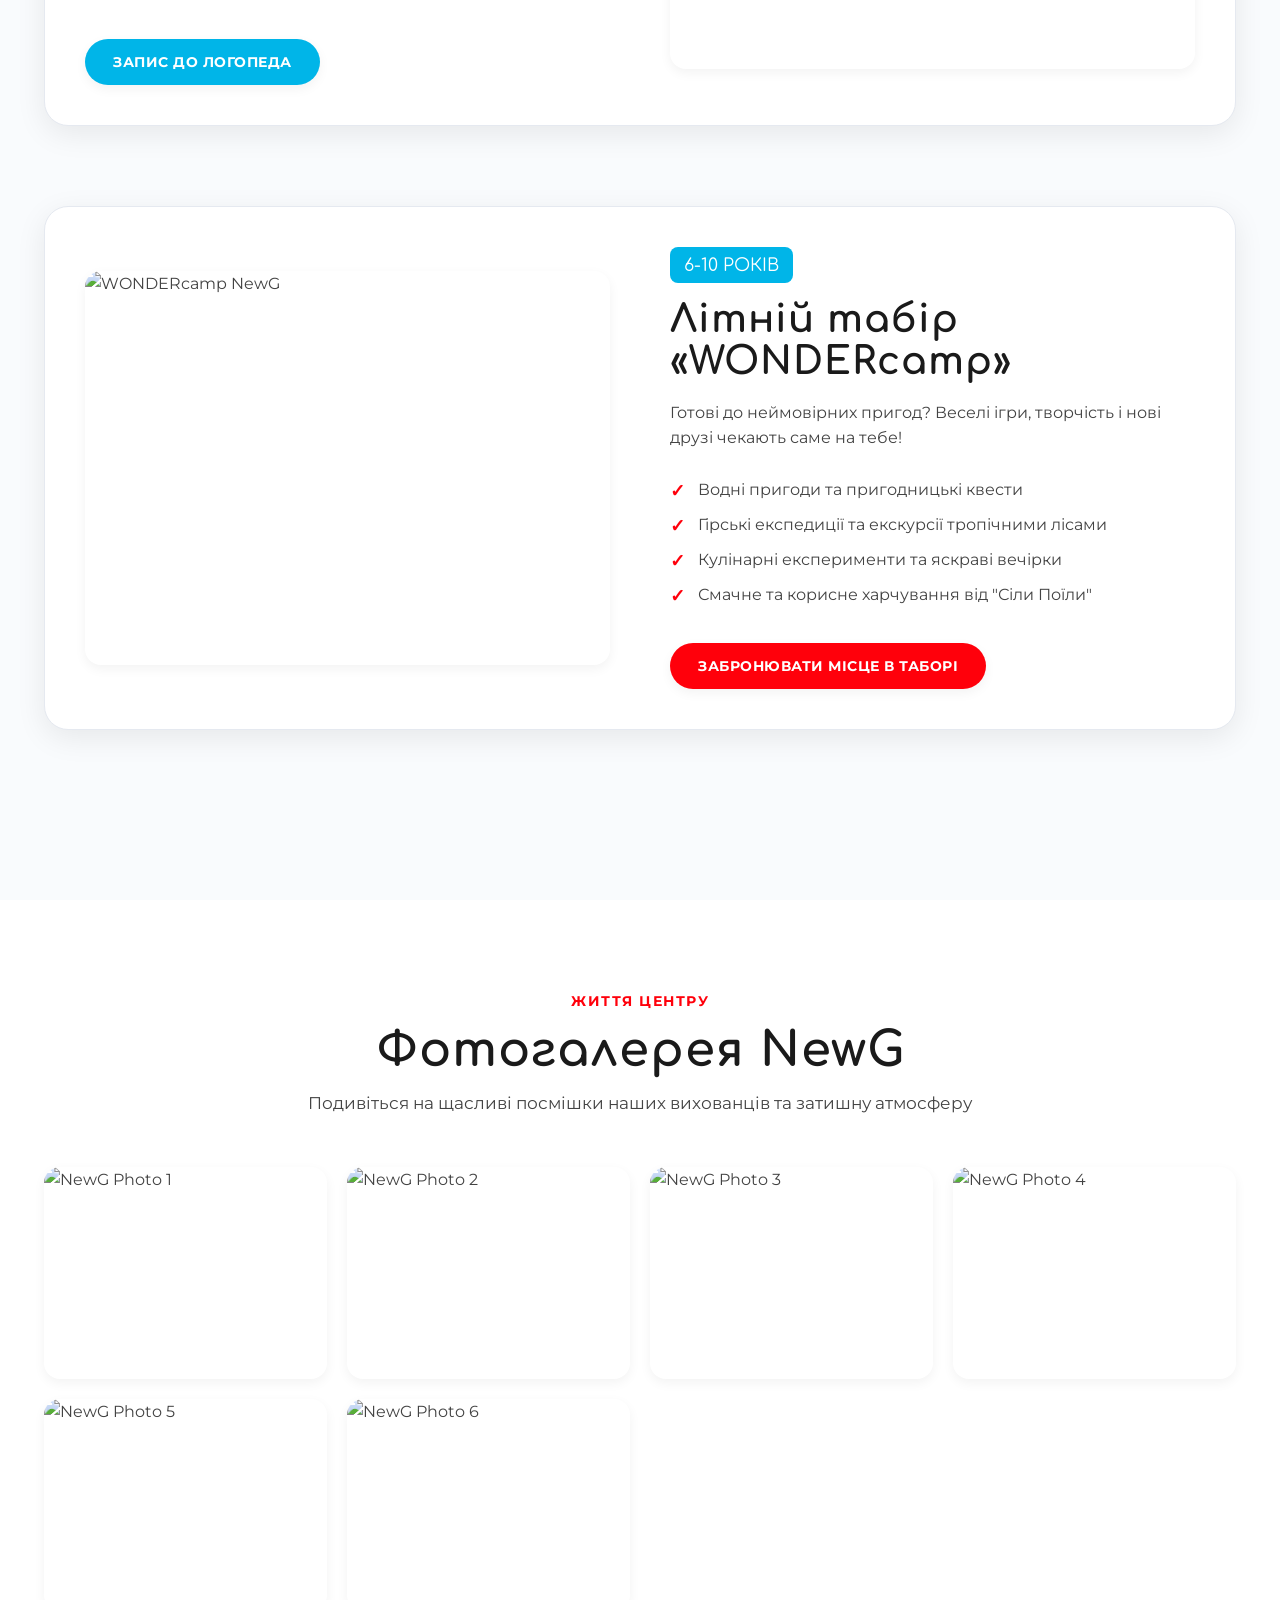
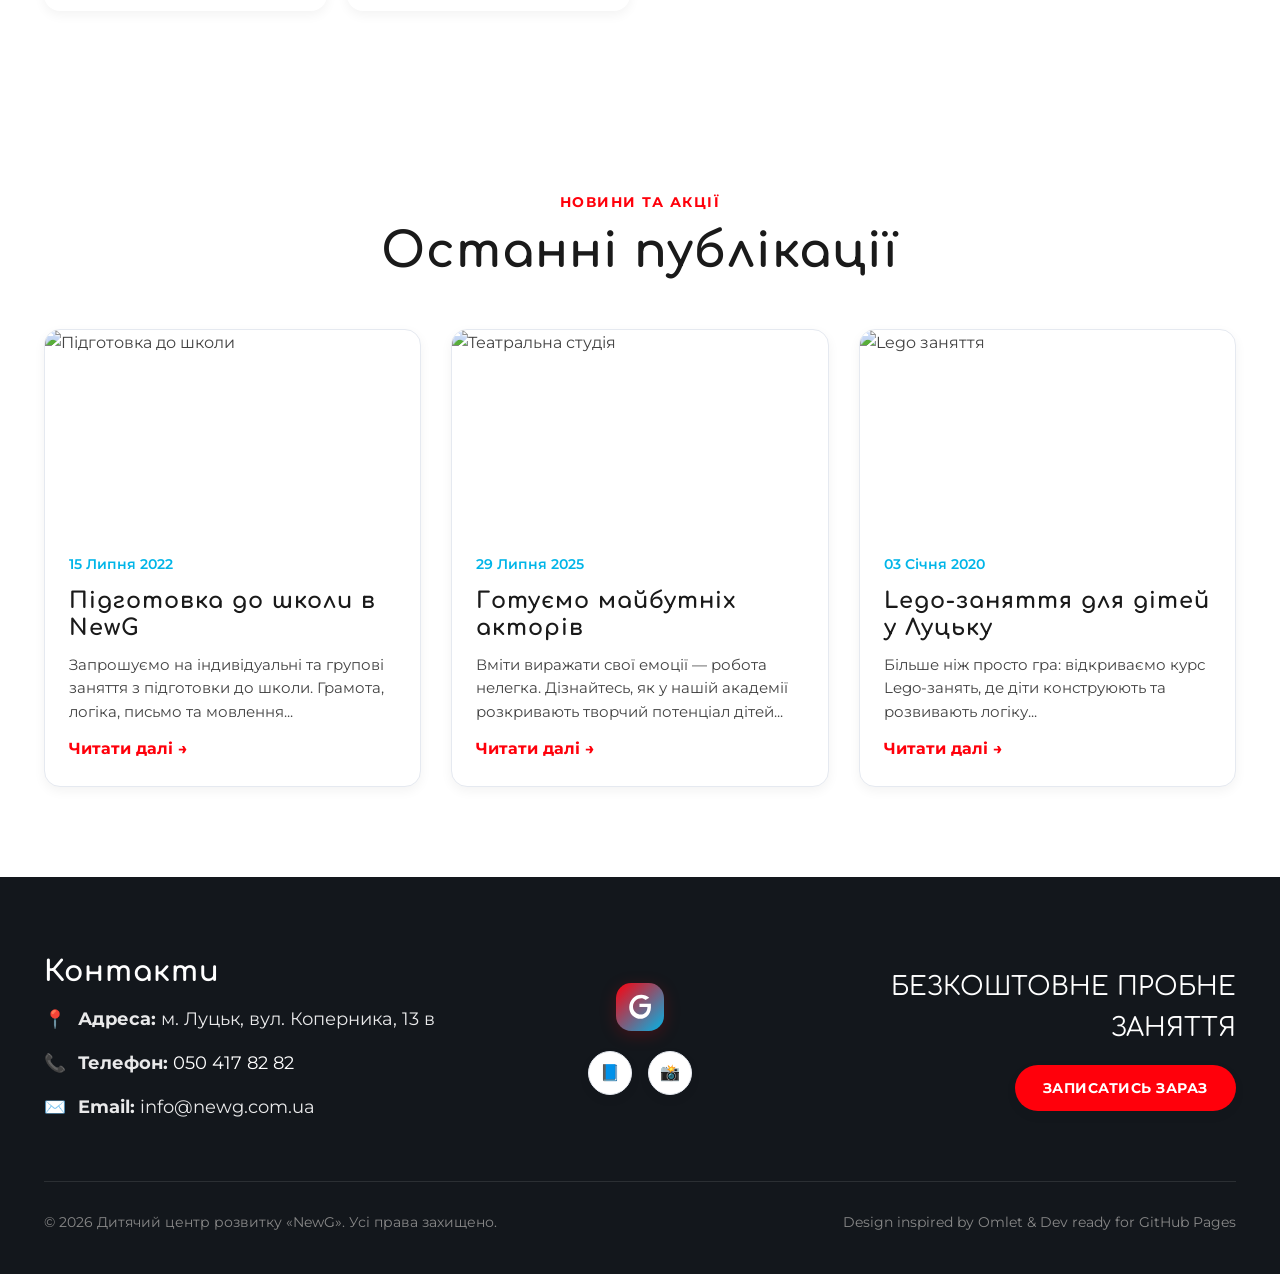
==== commit 11fed73e: "Modernize UI & UX with trust stats, interactive filter pills, photo lightbox, and floating call acti" ====
--- a/index.html
+++ b/index.html
@@ -85,11 +85,28 @@
     <div class="container hero-grid">
       <div class="hero-content">
         <div class="hero-badge">✨ Нова Генерація дошкільників та школярів</div>
-        <h1 class="hero-title">Майбутнє починається тут</h1>
+        <h1 class="hero-title"><span class="gradient-text">Майбутнє</span> починається тут</h1>
         <div class="hero-subtitle">Найцінніший вклад - це вклад у дитину!</div>
         <p class="hero-desc">
           Кожна дитина народжується обдарованою і її здібності потрібно перетворити у таланти. Ми створюємо найкращі умови, де дитина розширює світогляд, пізнає та розвиває себе і соціально адаптується.
         </p>
+        
+        <!-- Trust Stats -->
+        <div class="hero-stats">
+          <div class="stat-card">
+            <span class="stat-number">500+</span>
+            <span class="stat-label">Вихованців</span>
+          </div>
+          <div class="stat-card">
+            <span class="stat-number">10+</span>
+            <span class="stat-label">Років досвіду</span>
+          </div>
+          <div class="stat-card">
+            <span class="stat-number">7</span>
+            <span class="stat-label">Напрямків</span>
+          </div>
+        </div>
+
         <div class="hero-actions">
           <button class="btn btn-primary" data-modal="callmeModal">СКОНТАКТУВАТИ</button>
           <a href="tel:+380504178282" class="phone-link">
@@ -137,8 +154,17 @@
         <p class="section-desc">Обирайте найкращі заняття та садочок для всебічного розвитку вашої дитини</p>
       </div>
 
+      <!-- Category Filter Pills -->
+      <div class="filter-pills">
+        <button class="filter-pill active" data-filter="all">🌟 Усі програми</button>
+        <button class="filter-pill" data-filter="sadok">👶 Садочок (3-5 років)</button>
+        <button class="filter-pill" data-filter="school">🎒 Підготовка до школи (5-6 років)</button>
+        <button class="filter-pill" data-filter="creative">🎭 Творчість & Мови</button>
+        <button class="filter-pill" data-filter="camp">☀️ Табір WONDERcamp</button>
+      </div>
+
       <!-- Service 1: Mini Sadok -->
-      <div class="service-block" id="minisadok">
+      <div class="service-block" id="minisadok" data-category="sadok">
         <div class="service-info">
           <span class="service-age-badge">3-5 РОКІВ</span>
           <h3 class="service-title">Садок повного та неповного дня</h3>
@@ -160,7 +186,7 @@
       </div>
 
       <!-- Service 2: School Prep & STREAMS -->
-      <div class="service-block reverse" id="scholl">
+      <div class="service-block reverse" id="scholl" data-category="school">
         <div class="service-info">
           <span class="service-age-badge">5-6 РОКІВ</span>
           <h3 class="service-title">Підготовка до школи “STREAMS” & Класична</h3>
@@ -185,7 +211,7 @@
       </div>
 
       <!-- Service 3: Theatre -->
-      <div class="service-block" id="theatre">
+      <div class="service-block" id="theatre" data-category="creative">
         <div class="service-info">
           <span class="service-age-badge">5-14 РОКІВ</span>
           <h3 class="service-title">Театральна майстерня</h3>
@@ -203,7 +229,7 @@
       </div>
 
       <!-- Service 4: English -->
-      <div class="service-block reverse" id="english">
+      <div class="service-block reverse" id="english" data-category="creative">
         <div class="service-info">
           <span class="service-age-badge">3-14 РОКІВ</span>
           <h3 class="service-title">Індивідуальна англійська мова</h3>
@@ -217,7 +243,7 @@
       </div>
 
       <!-- Service 5: Logoped -->
-      <div class="service-block" id="logoped">
+      <div class="service-block" id="logoped" data-category="sadok creative">
         <div class="service-info">
           <span class="service-age-badge">ВІД 3 РОКІВ</span>
           <h3 class="service-title">Заняття з логопедом</h3>
@@ -236,7 +262,7 @@
       </div>
 
       <!-- Service 6: Wondercamp -->
-      <div class="service-block reverse" id="wondercamp">
+      <div class="service-block reverse" id="wondercamp" data-category="camp">
         <div class="service-info">
           <span class="service-age-badge">6-10 РОКІВ</span>
           <h3 class="service-title">Літній табір «WONDERcamp»</h3>
@@ -438,6 +464,15 @@
     </div>
   </div>
 
+  <!-- Photo Lightbox Modal -->
+  <div class="lightbox-backdrop" id="lightboxModal">
+    <button class="modal-close-btn" style="color: #ffffff;" aria-label="Close photo">&times;</button>
+    <img src="" alt="Gallery Preview" class="lightbox-img" id="lightboxImg">
+  </div>
+
+  <!-- Floating Call Action Button -->
+  <button class="floating-call-btn" data-modal="callmeModal" aria-label="Зателефонувати">📞</button>
+
   <!-- Back to Top Button -->
   <button class="back-to-top" id="backToTop" aria-label="Back to top">↑</button>
 
--- a/css/style.css
+++ b/css/style.css
@@ -1021,6 +1021,152 @@
   transform: translateY(-4px);
 }
 
+/* Gradient text utility */
+.gradient-text {
+  background: linear-gradient(135deg, var(--primary-red) 0%, var(--secondary-cyan) 100%);
+  -webkit-background-clip: text;
+  -webkit-text-fill-color: transparent;
+}
+
+/* Trust Stat Cards in Hero */
+.hero-stats {
+  display: flex;
+  gap: 20px;
+  margin-top: 10px;
+  flex-wrap: wrap;
+}
+
+.stat-card {
+  background: #ffffff;
+  padding: 12px 20px;
+  border-radius: var(--radius-md);
+  box-shadow: var(--shadow-sm);
+  border: 1px solid var(--border-color);
+  display: flex;
+  flex-direction: column;
+  align-items: center;
+  min-width: 120px;
+  transition: var(--transition-fast);
+}
+
+.stat-card:hover {
+  transform: translateY(-3px);
+  border-color: var(--secondary-cyan);
+}
+
+.stat-number {
+  font-family: var(--font-heading);
+  font-size: 1.8rem;
+  font-weight: 700;
+  color: var(--primary-red);
+  line-height: 1;
+}
+
+.stat-label {
+  font-size: 0.8rem;
+  font-weight: 600;
+  color: var(--body-text);
+}
+
+/* Service Filter Pills */
+.filter-pills {
+  display: flex;
+  justify-content: center;
+  gap: 12px;
+  flex-wrap: wrap;
+  margin-bottom: 45px;
+}
+
+.filter-pill {
+  padding: 10px 22px;
+  border-radius: 50px;
+  background: #ffffff;
+  border: 1px solid var(--border-color);
+  font-family: var(--font-body);
+  font-weight: 700;
+  font-size: 0.88rem;
+  color: var(--body-text);
+  cursor: pointer;
+  transition: var(--transition-fast);
+  box-shadow: var(--shadow-sm);
+}
+
+.filter-pill:hover, .filter-pill.active {
+  background: var(--primary-red);
+  color: #ffffff;
+  border-color: var(--primary-red);
+  box-shadow: 0 6px 18px rgba(255, 0, 11, 0.25);
+  transform: translateY(-2px);
+}
+
+/* Gallery Lightbox Modal */
+.lightbox-backdrop {
+  position: fixed;
+  inset: 0;
+  background: rgba(0, 0, 0, 0.9);
+  backdrop-filter: blur(10px);
+  display: flex;
+  align-items: center;
+  justify-content: center;
+  opacity: 0;
+  visibility: hidden;
+  transition: var(--transition-normal);
+  z-index: 2500;
+  padding: 20px;
+}
+
+.lightbox-backdrop.active {
+  opacity: 1;
+  visibility: visible;
+}
+
+.lightbox-img {
+  max-width: 90vw;
+  max-height: 85vh;
+  border-radius: var(--radius-md);
+  box-shadow: var(--shadow-lg);
+  object-fit: contain;
+}
+
+/* Floating Quick Contact Call Button */
+.floating-call-btn {
+  position: fixed;
+  bottom: 30px;
+  right: 30px;
+  width: 58px;
+  height: 58px;
+  border-radius: 50%;
+  background: linear-gradient(135deg, var(--primary-red) 0%, var(--secondary-cyan) 100%);
+  color: #ffffff;
+  border: none;
+  cursor: pointer;
+  box-shadow: 0 8px 24px rgba(255, 0, 11, 0.35);
+  display: flex;
+  align-items: center;
+  justify-content: center;
+  font-size: 1.5rem;
+  z-index: 998;
+  transition: var(--transition-normal);
+  animation: pulseGlow 2.5s infinite;
+}
+
+.floating-call-btn:hover {
+  transform: scale(1.1);
+  box-shadow: 0 12px 30px rgba(0, 181, 232, 0.5);
+}
+
+@keyframes pulseGlow {
+  0% {
+    box-shadow: 0 0 0 0 rgba(255, 0, 11, 0.5);
+  }
+  70% {
+    box-shadow: 0 0 0 16px rgba(255, 0, 11, 0);
+  }
+  100% {
+    box-shadow: 0 0 0 0 rgba(255, 0, 11, 0);
+  }
+}
+
 /* Responsive Media Queries */
 @media (max-width: 1024px) {
   .hero-grid {
@@ -1067,4 +1213,19 @@
   .section-title {
     font-size: 2.2rem;
   }
-}
+
+  .floating-call-btn {
+    bottom: 24px;
+    right: 24px;
+    width: 52px;
+    height: 52px;
+    font-size: 1.3rem;
+  }
+
+  .back-to-top {
+    left: 20px;
+    bottom: 24px;
+    width: 44px;
+    height: 44px;
+  }
+}
